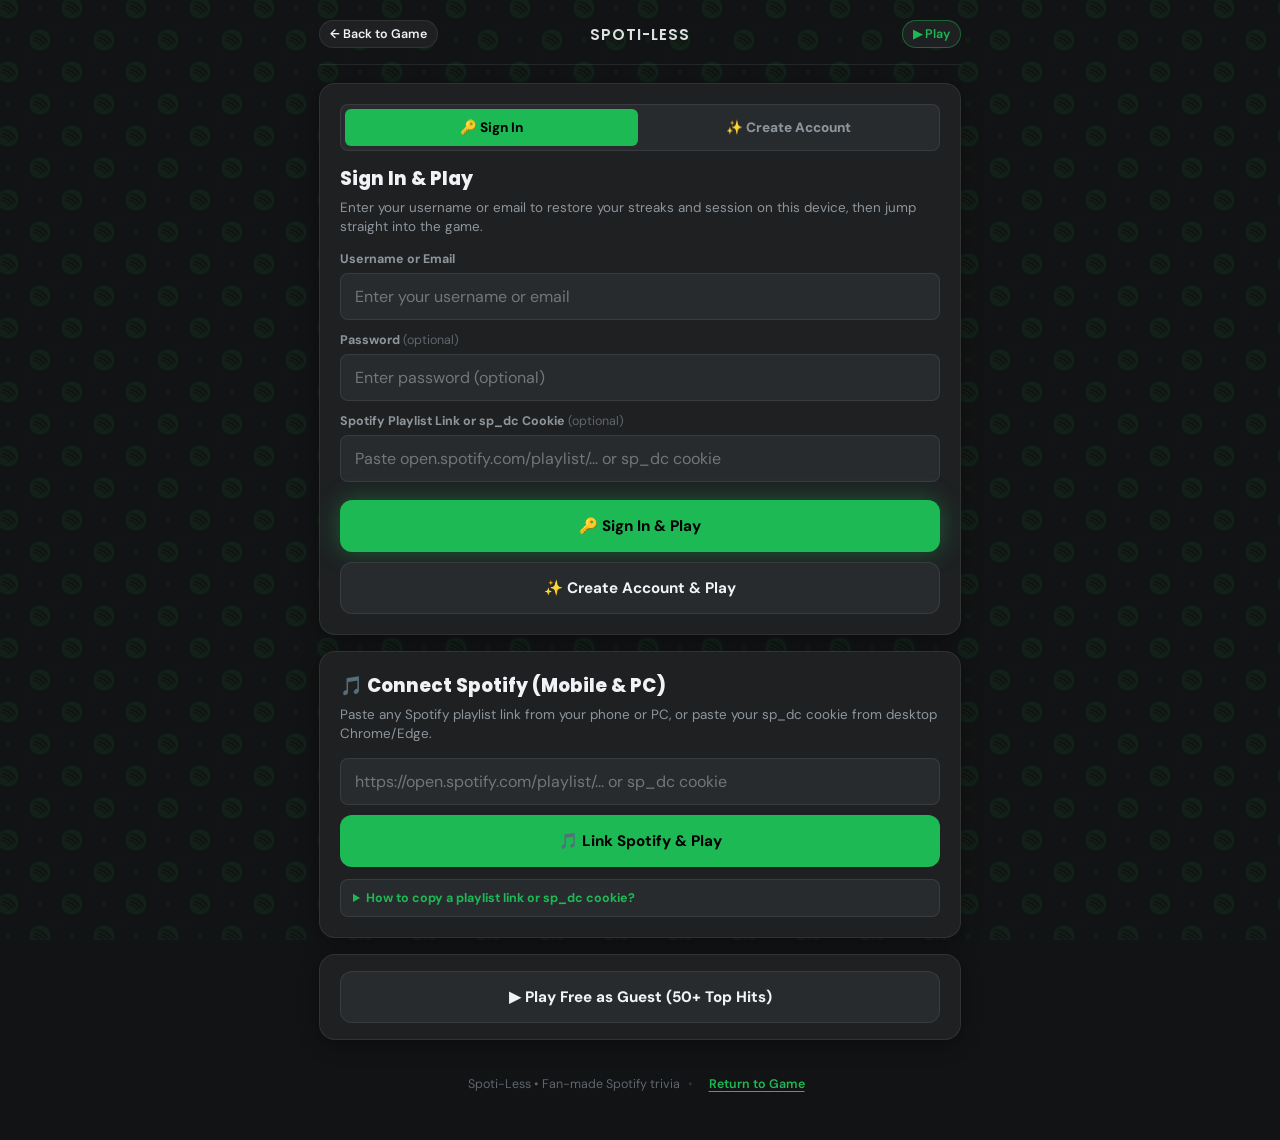
==== static/login.html @ 9ca17cbf "feat(auth): add standalone login.html page (/login) and remove blocking startup modal (v1.4.3)" ====
<!DOCTYPE html>
<!--
   ⚠️ HEY AI AGENT! Editing this markup?
   1. Stop! Read spotiless_context.md & rules first!
   2. Strict Fast-Path Budget: Capped at 1–2 tool calls total (Read -> Edit -> Done).
   3. DO NOT wander or do incremental reads. Make direct edits cleanly.
-->
<html lang="en">
<head>
    <meta charset="UTF-8">
    <meta name="viewport" content="width=device-width, initial-scale=1.0">
    <meta http-equiv="Cache-Control" content="no-cache, no-store, must-revalidate">
    <meta http-equiv="Pragma" content="no-cache">
    <meta http-equiv="Expires" content="0">
    <title>Sign In &amp; Connect Spotify — Spoti-Less</title>
    <script>
        (function() {
            try {
                if (localStorage.getItem("spotiless_theme") === "light") {
                    document.documentElement.classList.add("light-theme");
                }
            } catch (e) {}
        })();
    </script>
    <link rel="stylesheet" href="style.css?v=1.4.3">
    <link rel="preconnect" href="https://fonts.googleapis.com">
    <link rel="preconnect" href="https://fonts.gstatic.com" crossorigin>
    <link href="https://fonts.googleapis.com/css2?family=DM+Sans:ital,opsz,wght@0,9..40,400..800;1,9..40,400..800&family=Poppins:wght@600;700;800;900&display=swap" rel="stylesheet">
    <style>
        .login-page-stack {
            display: flex;
            flex-direction: column;
            gap: 16px;
            margin-top: 18px;
            width: 100%;
        }
        .login-card {
            background: var(--bg-surface);
            border: 1px solid var(--border-color);
            border-radius: var(--radius-lg);
            padding: 20px;
            box-shadow: var(--shadow-soft);
            text-align: left;
        }
        .login-card h2 {
            font-family: var(--font-heading);
            font-size: 1.15rem;
            font-weight: 800;
            margin: 0 0 6px 0;
        }
        .login-card .subtitle {
            font-size: 0.84rem;
            color: var(--color-text-muted);
            line-height: 1.45;
            margin: 0 0 14px 0;
        }
        .login-input {
            width: 100%;
            box-sizing: border-box;
            padding: 12px 14px;
            font-size: 16px;
            background: var(--bg-surface-elevated);
            border: 1px solid var(--border-color);
            color: var(--color-text);
            border-radius: var(--radius-sm);
            outline: none;
            user-select: text !important;
            -webkit-user-select: text !important;
        }
        .login-input:focus {
            border-color: var(--color-spotify);
            box-shadow: 0 0 0 2px rgba(29, 185, 84, 0.2);
        }
        .login-field-label {
            display: block;
            font-size: 0.78rem;
            font-weight: 700;
            margin-bottom: 6px;
            color: var(--color-text-muted);
        }
        .login-status-banner {
            padding: 10px 12px;
            border-radius: var(--radius-sm);
            font-size: 0.84rem;
            font-weight: 600;
            margin-bottom: 12px;
            line-height: 1.4;
        }
        .login-status-banner.error {
            background: rgba(226, 80, 80, 0.16);
            border: 1px solid rgba(226, 80, 80, 0.45);
            color: #ff8080;
        }
        .login-status-banner.success {
            background: rgba(29, 185, 84, 0.16);
            border: 1px solid rgba(29, 185, 84, 0.45);
            color: #1ed760;
        }
        .mode-switcher {
            display: flex;
            background: var(--bg-surface-elevated);
            padding: 4px;
            border-radius: var(--radius-sm);
            border: 1px solid var(--border-color);
            margin-bottom: 14px;
            gap: 4px;
        }
        .mode-switcher button {
            flex: 1;
            padding: 10px 12px;
            font-size: 0.85rem;
            font-weight: 800;
            border-radius: 6px;
            border: none;
            cursor: pointer;
            transition: all 0.15s ease;
        }
        .btn-row-stack {
            display: flex;
            flex-direction: column;
            gap: 10px;
            margin-top: 6px;
        }
        .profile-summary-row {
            display: flex;
            align-items: center;
            gap: 12px;
            margin-bottom: 14px;
        }
        .spotify-pill-badge {
            font-size: 0.74rem;
            padding: 3px 9px;
            border-radius: 9999px;
            font-weight: 800;
            display: inline-block;
        }
    </style>
</head>
<body class="dark-theme">
    <script>
        (function() {
            try {
                if (localStorage.getItem("spotiless_theme") === "light") {
                    document.body.classList.remove("dark-theme");
                    document.body.classList.add("light-theme");
                }
            } catch (e) {}
        })();
    </script>

    <div class="app-layout">
        <header class="navbar">
            <div class="nav-left">
                <a href="index.html" class="nav-pill" style="text-decoration: none;">
                    <span>&larr; Back to Game</span>
                </a>
            </div>
            <div class="nav-center">
                <h1 class="logo">SPOTI-LESS</h1>
            </div>
            <div class="nav-right">
                <a href="index.html" class="nav-pill" style="text-decoration: none; border-color: rgba(29,185,84,0.45); color: var(--color-spotify);">
                    <span>&#9654; Play</span>
                </a>
            </div>
        </header>

        <main class="login-page-stack">
            <!-- Signed-in Profile Card (shown when already logged in) -->
            <section id="login-connected-card" class="login-card hidden">
                <div class="profile-summary-row">
                    <img src="https://i.scdn.co/image/ab6775700000ee853df25b81110cd06e8f62f064" alt="Avatar" class="avatar-img" style="width: 48px; height: 48px; border-radius: 50%;">
                    <div style="flex: 1; min-width: 0;">
                        <div style="display: flex; align-items: center; justify-content: space-between; gap: 8px; flex-wrap: wrap;">
                            <h2 id="connected-username" style="margin: 0; word-break: break-word;">Player</h2>
                            <button type="button" id="btn-edit-username" class="btn btn-secondary btn-xs">&#9999;&#65039; Edit</button>
                        </div>
                        <div style="margin-top: 6px; display: flex; gap: 8px; align-items: center; flex-wrap: wrap;">
                            <span id="connected-spotify-pill" class="spotify-pill-badge" style="background: rgba(255, 107, 107, 0.2); color: #ff6b6b;">Not Linked</span>
                        </div>
                    </div>
                </div>

                <!-- Inline Edit Username Box -->
                <div id="edit-username-box" class="hidden" style="background: var(--bg-surface-elevated); padding: 12px; border-radius: var(--radius-sm); border: 1px solid var(--border-color); margin-bottom: 14px;">
                    <label class="login-field-label" for="input-edit-username">New Username</label>
                    <div style="display: flex; gap: 8px; flex-wrap: wrap;">
                        <input type="text" id="input-edit-username" class="login-input" style="flex: 1; min-width: 160px; padding: 9px 12px;" placeholder="Enter new username">
                        <button type="button" id="btn-save-username" class="btn btn-primary" style="height: 42px; padding: 0 16px;">Save</button>
                        <button type="button" id="btn-cancel-username" class="btn btn-secondary" style="height: 42px; padding: 0 14px;">Cancel</button>
                    </div>
                </div>

                <div class="btn-row-stack">
                    <a href="index.html" id="btn-continue-game" class="btn btn-primary btn-full btn-glow" style="text-decoration: none; font-weight: 800;">
                        &#9654; Continue to Game
                    </a>
                    <button type="button" id="btn-sign-out" class="btn btn-secondary btn-full btn-danger">
                        Sign Out / Switch Account
                    </button>
                </div>
            </section>

            <!-- Sign In / Create Account Card -->
            <section id="login-form-card" class="login-card">
                <div class="mode-switcher">
                    <button type="button" id="tab-signin" onclick="handleModeTab('signin')" style="background: var(--color-spotify); color: #000;">
                        &#128273; Sign In
                    </button>
                    <button type="button" id="tab-signup" onclick="handleModeTab('signup')" style="background: transparent; color: var(--color-text-muted);">
                        &#10024; Create Account
                    </button>
                </div>

                <h2 id="login-card-title">Sign In &amp; Play</h2>
                <p id="login-card-subtitle" class="subtitle">
                    Enter your username or email to restore your streaks and session on this device, then jump straight into the game.
                </p>

                <div id="login-status-msg" class="login-status-banner hidden"></div>

                <form id="standalone-login-form" onsubmit="return submitLoginForm(event);" novalidate style="display: flex; flex-direction: column; gap: 12px;">
                    <div>
                        <label class="login-field-label" for="login-username">Username or Email</label>
                        <input type="text" id="login-username" class="login-input" placeholder="Enter your username or email" autocomplete="username">
                    </div>

                    <div>
                        <label class="login-field-label" for="login-password">Password <span style="font-weight: 400; color: var(--color-text-subtle);">(optional)</span></label>
                        <input type="password" id="login-password" class="login-input" placeholder="Enter password (optional)" autocomplete="current-password">
                    </div>

                    <div>
                        <label class="login-field-label" for="login-spotify-input">Spotify Playlist Link or <code>sp_dc</code> Cookie <span style="font-weight: 400; color: var(--color-text-subtle);">(optional)</span></label>
                        <input type="text" id="login-spotify-input" class="login-input" placeholder="Paste open.spotify.com/playlist/... or sp_dc cookie">
                    </div>

                    <div class="btn-row-stack">
                        <button type="submit" id="btn-signin-play" class="btn btn-primary btn-full btn-glow" style="font-weight: 800;">
                            &#128273; Sign In &amp; Play
                        </button>
                        <button type="button" id="btn-create-play" class="btn btn-secondary btn-full" onclick="submitLoginForm(event, 'signup')" style="font-weight: 700;">
                            &#10024; Create Account &amp; Play
                        </button>
                    </div>
                </form>
            </section>

            <!-- Connect Spotify Card (Mobile & PC) -->
            <section id="spotify-connect-card" class="login-card">
                <h2>&#127925; Connect Spotify (Mobile &amp; PC)</h2>
                <p class="subtitle">
                    Paste any Spotify playlist link from your phone or PC, or paste your <code>sp_dc</code> cookie from desktop Chrome/Edge.
                </p>

                <div id="spotify-status-msg" class="login-status-banner hidden"></div>

                <div style="display: flex; flex-direction: column; gap: 10px;">
                    <input type="text" id="spotify-link-field" class="login-input" placeholder="https://open.spotify.com/playlist/... or sp_dc cookie">
                    <button type="button" id="btn-link-spotify-play" class="btn btn-primary btn-full" onclick="connectSpotifyAndPlay()" style="font-weight: 800;">
                        &#127925; Link Spotify &amp; Play
                    </button>
                    <button type="button" id="btn-unlink-spotify-page" class="btn btn-secondary btn-full hidden" onclick="unlinkSpotifyOnPage()" style="color: #ff6b6b;">
                        Unlink Spotify
                    </button>
                </div>

                <details style="margin-top: 12px; font-size: 0.78rem; color: var(--color-text-muted); background: var(--bg-surface-elevated); border-radius: var(--radius-sm); padding: 10px 12px; border: 1px solid var(--border-color);">
                    <summary style="cursor: pointer; font-weight: 700; color: var(--color-spotify);">How to copy a playlist link or sp_dc cookie?</summary>
                    <ol style="margin: 8px 0 0 18px; padding: 0; line-height: 1.55;">
                        <li><strong>Mobile &amp; PC (Playlist Link):</strong> Open Spotify &rarr; go to a playlist &rarr; tap <strong>Share &rarr; Copy Link</strong>, then paste it above. <em>(Note: Live personal Spotify streaming runs on the Desktop Native app; the Vercel web site plays Cloud Top Hits.)</em></li>
                        <li><strong>PC Desktop (<code>sp_dc</code> Cookie):</strong> Sign in at <a href="https://open.spotify.com" target="_blank" rel="noopener noreferrer" style="color: var(--color-spotify); text-decoration: underline;">open.spotify.com</a>, press <kbd>F12</kbd> &rarr; <strong>Application &gt; Cookies</strong> &rarr; copy <code>sp_dc</code>.</li>
                    </ol>
                </details>
            </section>

            <!-- Play Free as Guest -->
            <section class="login-card" style="padding: 16px 20px;">
                <button type="button" id="btn-guest-play" class="btn btn-secondary btn-full" onclick="playAsGuest()" style="font-weight: 800;">
                    &#9654; Play Free as Guest (50+ Top Hits)
                </button>
            </section>
        </main>

        <footer class="page-footnote">
            <span>Spoti-Less &bull; Fan-made Spotify trivia</span>
            <span class="footnote-sep">&bull;</span>
            <a href="index.html" class="footer-legal-link">Return to Game</a>
        </footer>
    </div>

    <div id="toast" class="toast hidden"></div>

    <script>
        (function() {
            let activeMode = "signin";

            function showBanner(elId, msg, isError) {
                const el = document.getElementById(elId);
                if (!el) return;
                el.textContent = msg;
                el.className = "login-status-banner " + (isError ? "error" : "success");
                el.classList.remove("hidden");
            }

            function showToast(msg) {
                const toast = document.getElementById("toast");
                if (!toast) return;
                toast.textContent = msg;
                toast.classList.remove("hidden");
                setTimeout(() => toast.classList.add("hidden"), 2500);
            }

            function getStoredAccount() {
                try {
                    const raw = localStorage.getItem("spotiless_account");
                    if (raw) {
                        const parsed = JSON.parse(raw);
                        if (parsed && (parsed.username || parsed.email || parsed.raw_input)) {
                            return parsed;
                        }
                    }
                } catch (e) {}
                const fallbackName = localStorage.getItem("spotiless_account_name") || localStorage.getItem("spotiless_username");
                const fallbackEmail = localStorage.getItem("spotiless_account_email") || "";
                if (fallbackName) {
                    return {
                        username: fallbackName.includes("@") ? fallbackName.split("@")[0].trim() : fallbackName,
                        email: fallbackEmail || (fallbackName.includes("@") ? fallbackName : ""),
                        raw_input: fallbackName
                    };
                }
                return null;
            }

            function getSpotifyCookie() {
                return localStorage.getItem("spotiless_sp_dc") || localStorage.getItem("sp_dc") || "";
            }

            function saveSpotifyInput(raw) {
                const trimmed = (raw || "").trim();
                if (!trimmed) return false;
                const playlistMatch = trimmed.match(/(?:open\.spotify\.com\/playlist\/|spotify:playlist:)([a-zA-Z0-9]+)/i);
                if (playlistMatch) {
                    localStorage.setItem("spotiless_linked_playlist", playlistMatch[1]);
                    return "playlist";
                }
                const cookieMatch = trimmed.match(/sp_dc=([a-zA-Z0-9_\-]+)/);
                const cookieVal = cookieMatch ? cookieMatch[1] : trimmed;
                localStorage.setItem("spotiless_sp_dc", cookieVal);
                localStorage.setItem("sp_dc", cookieVal);
                return "cookie";
            }

            function syncView() {
                const acc = getStoredAccount();
                const hasCookie = !!getSpotifyCookie();
                const linkedPlaylist = localStorage.getItem("spotiless_linked_playlist");

                const connectedCard = document.getElementById("login-connected-card");
                const formCard = document.getElementById("login-form-card");
                const nameEl = document.getElementById("connected-username");
                const pillEl = document.getElementById("connected-spotify-pill");
                const unlinkBtn = document.getElementById("btn-unlink-spotify-page");
                const userInput = document.getElementById("login-username");

                if (acc && acc.username) {
                    if (connectedCard) connectedCard.classList.remove("hidden");
                    if (formCard) formCard.classList.add("hidden");
                    if (nameEl) nameEl.textContent = acc.username;
                    if (userInput && !userInput.value) userInput.value = acc.raw_input || acc.email || acc.username;
                } else {
                    if (connectedCard) connectedCard.classList.add("hidden");
                    if (formCard) formCard.classList.remove("hidden");
                }

                if (pillEl) {
                    if (hasCookie) {
                        pillEl.textContent = "✓ Spotify Cookie Linked";
                        pillEl.style.background = "rgba(29, 185, 84, 0.2)";
                        pillEl.style.color = "#1ed760";
                    } else if (linkedPlaylist) {
                        pillEl.textContent = "✓ Playlist Saved";
                        pillEl.style.background = "rgba(29, 185, 84, 0.2)";
                        pillEl.style.color = "#1ed760";
                    } else {
                        pillEl.textContent = "Not Linked";
                        pillEl.style.background = "rgba(255, 107, 107, 0.2)";
                        pillEl.style.color = "#ff6b6b";
                    }
                }

                if (unlinkBtn) {
                    if (hasCookie || linkedPlaylist) unlinkBtn.classList.remove("hidden");
                    else unlinkBtn.classList.add("hidden");
                }
            }

            window.handleModeTab = function(mode) {
                const userInput = document.getElementById("login-username");
                const typed = (userInput ? userInput.value : "").trim();
                if (typed && mode === activeMode) {
                    window.submitLoginForm(null, mode);
                    return;
                }
                activeMode = mode === "signup" ? "signup" : "signin";
                const tabSignin = document.getElementById("tab-signin");
                const tabSignup = document.getElementById("tab-signup");
                const title = document.getElementById("login-card-title");
                if (tabSignin && tabSignup) {
                    if (activeMode === "signin") {
                        tabSignin.style.background = "var(--color-spotify)";
                        tabSignin.style.color = "#000";
                        tabSignup.style.background = "transparent";
                        tabSignup.style.color = "var(--color-text-muted)";
                        if (title) title.textContent = "Sign In & Play";
                    } else {
                        tabSignup.style.background = "var(--color-spotify)";
                        tabSignup.style.color = "#000";
                        tabSignin.style.background = "transparent";
                        tabSignin.style.color = "var(--color-text-muted)";
                        if (title) title.textContent = "Create Account & Play";
                    }
                }
            };

            window.submitLoginForm = function(e, forcedMode) {
                if (e && typeof e.preventDefault === "function") e.preventDefault();
                const userInput = document.getElementById("login-username");
                const passInput = document.getElementById("login-password");
                const spotifyInput = document.getElementById("login-spotify-input");
                const rawUser = (userInput ? userInput.value : "").trim();
                const passVal = (passInput ? passInput.value : "").trim();
                const spotifyVal = (spotifyInput ? spotifyInput.value : "").trim();

                if (!rawUser) {
                    showBanner("login-status-msg", "Please enter your username or email first.", true);
                    showToast("Please enter a username or email.");
                    if (userInput) userInput.focus();
                    return false;
                }

                let displayName = rawUser;
                let emailStr = "";
                if (rawUser.includes("@")) {
                    emailStr = rawUser;
                    displayName = rawUser.split("@")[0].trim() || rawUser;
                }

                const existing = getStoredAccount() || {};
                const acc = {
                    ...existing,
                    username: displayName,
                    email: emailStr || existing.email || "",
                    raw_input: rawUser,
                    logged_in_at: Date.now()
                };
                localStorage.setItem("spotiless_account", JSON.stringify(acc));
                localStorage.setItem("spotiless_account_name", rawUser);
                localStorage.setItem("spotiless_username", displayName);
                if (emailStr) localStorage.setItem("spotiless_account_email", emailStr);
                if (passVal) localStorage.setItem("spotiless_account_has_pass", "1");

                if (spotifyVal) {
                    saveSpotifyInput(spotifyVal);
                }

                const modeUsed = forcedMode || activeMode;
                const verb = modeUsed === "signup" ? "Account created" : "Signed in";
                showBanner("login-status-msg", `${verb} as ${displayName}! Opening game...`, false);
                showToast(`${verb} as ${displayName}!`);
                syncView();
                window.location.href = "index.html";
                return false;
            };

            window.connectSpotifyAndPlay = async function() {
                const field = document.getElementById("spotify-link-field");
                const raw = (field ? field.value : "").trim();
                if (!raw) {
                    showBanner("spotify-status-msg", "Paste a Spotify playlist link or your sp_dc cookie first.", true);
                    if (field) field.focus();
                    return;
                }

                const kind = saveSpotifyInput(raw);
                if (kind === "playlist") {
                    try {
                        const res = await fetch("/api/playlists/load_custom", {
                            method: "POST",
                            headers: { "Content-Type": "application/json" },
                            body: JSON.stringify({ url_or_id: raw })
                        });
                        if (res.ok) {
                            const data = await res.json();
                            if (data && data.success) {
                                window.location.href = "index.html";
                                return;
                            }
                        }
                    } catch (err) {}
                    showBanner("spotify-status-msg", "Spotify playlist saved! Opening game...", false);
                } else {
                    showBanner("spotify-status-msg", "Spotify cookie linked! Opening game...", false);
                }

                if (!getStoredAccount()) {
                    const fallback = { username: "Spotify Player", email: "", raw_input: "Spotify Player", logged_in_at: Date.now() };
                    localStorage.setItem("spotiless_account", JSON.stringify(fallback));
                    localStorage.setItem("spotiless_account_name", "Spotify Player");
                    localStorage.setItem("spotiless_username", "Spotify Player");
                }
                syncView();
                window.location.href = "index.html";
            };

            window.unlinkSpotifyOnPage = function() {
                localStorage.removeItem("spotiless_sp_dc");
                localStorage.removeItem("sp_dc");
                localStorage.removeItem("spotiless_linked_playlist");
                showBanner("spotify-status-msg", "Spotify connection removed.", false);
                syncView();
            };

            window.playAsGuest = function() {
                sessionStorage.setItem("spotiless_guest_session", "true");
                window.location.href = "index.html";
            };

            // Edit Username & Sign Out
            const btnEdit = document.getElementById("btn-edit-username");
            const editBox = document.getElementById("edit-username-box");
            const editInput = document.getElementById("input-edit-username");
            const btnSaveUser = document.getElementById("btn-save-username");
            const btnCancelUser = document.getElementById("btn-cancel-username");
            const btnSignOut = document.getElementById("btn-sign-out");

            if (btnEdit && editBox) {
                btnEdit.addEventListener("click", () => {
                    editBox.classList.remove("hidden");
                    const acc = getStoredAccount();
                    if (editInput) {
                        editInput.value = (acc && acc.username) || "";
                        editInput.focus();
                    }
                });
            }
            if (btnCancelUser && editBox) {
                btnCancelUser.addEventListener("click", () => editBox.classList.add("hidden"));
            }
            if (btnSaveUser && editInput) {
                btnSaveUser.addEventListener("click", () => {
                    const nextName = editInput.value.trim();
                    if (!nextName) return;
                    const acc = getStoredAccount() || {};
                    acc.username = nextName;
                    localStorage.setItem("spotiless_account", JSON.stringify(acc));
                    localStorage.setItem("spotiless_username", nextName);
                    localStorage.setItem("spotiless_account_name", nextName);
                    if (editBox) editBox.classList.add("hidden");
                    syncView();
                    showToast(`Username updated to ${nextName}!`);
                });
            }
            if (btnSignOut) {
                btnSignOut.addEventListener("click", async () => {
                    localStorage.removeItem("spotiless_account");
                    localStorage.removeItem("spotiless_account_name");
                    localStorage.removeItem("spotiless_account_email");
                    localStorage.removeItem("spotiless_username");
                    localStorage.removeItem("spotiless_account_has_pass");
                    localStorage.removeItem("spotiless_sp_dc");
                    localStorage.removeItem("sp_dc");
                    localStorage.removeItem("spotiless_linked_playlist");
                    sessionStorage.removeItem("spotiless_guest_session");
                    try { await fetch("/api/auth/logout", { method: "POST" }); } catch (e) {}
                    syncView();
                    showToast("Signed out.");
                });
            }

            syncView();
        })();
    </script>
</body>
</html>
---- static/style.css ----
/* -------------------------------------------------------------
   ⚠️ HEY AI AGENT! Editing this stylesheet?
   1. Stop! Read spotiless_context.md & rules first!
   2. Strict Fast-Path Budget: Capped at 1–2 tool calls total (Read -> Edit -> Done).
   3. DO NOT wander or do incremental 60-line reads. Go directly to your target selector.
   4. Centering & Layout architecture is defined at html, body, and .app-layout.
   Songless — Spotify Edition Stylesheet
   Inspired by Lessgames (Songless) & Spotify Dark Modern Aesthetic
---------------------------------------------------------------- */

:root, body.dark-theme {
    --bg-main: #121314;
    --bg-surface: #1e2022;
    --bg-surface-elevated: #282b2e;
    --bg-tile: #2a2e30;
    --bg-tile-hover: #35393c;
    
    --color-text: #f0f2f5;
    --color-text-muted: #8e969d;
    --color-text-subtle: #5f666d;
    --border-color: rgba(255, 255, 255, 0.08);
    --border-highlight: rgba(255, 255, 255, 0.18);
    
    --color-spotify: #1db954;
    --color-spotify-hover: #1ed760;
    --color-correct: #55b725;
    --color-incorrect: #e25050;
    --color-skipped: #737c85;
    --color-accent: #3a8dca;

    --font-heading: 'Poppins', sans-serif;
    --font-body: 'DM Sans', -apple-system, BlinkMacSystemFont, 'Segoe UI', Roboto, sans-serif;
    
    --radius-sm: 8px;
    --radius-md: 12px;
    --radius-lg: 16px;
    --radius-full: 9999px;

    --shadow-soft: 0 4px 20px rgba(0, 0, 0, 0.35);
    --shadow-card: 0 8px 32px rgba(0, 0, 0, 0.5);
    --modal-backdrop: rgba(0, 0, 0, 0.75);
    --visualizer-bg: rgba(0, 0, 0, 0.25);
    --spotify-pattern-opacity: 0.08;
    --spotify-wave-opacity: 0.35;
}

body.light-theme {
    --bg-main: #f5f7f9;
    --bg-surface: #ffffff;
    --bg-surface-elevated: #ebf0f4;
    --bg-tile: #e1e6ec;
    --bg-tile-hover: #d2d9e1;
    
    --color-text: #14171a;
    --color-text-muted: #56616d;
    --color-text-subtle: #828e9c;
    --border-color: rgba(0, 0, 0, 0.09);
    --border-highlight: rgba(0, 0, 0, 0.18);
    
    --color-spotify: #1db954;
    --color-spotify-hover: #169c46;
    --color-correct: #2e9e19;
    --color-incorrect: #d93838;
    --color-skipped: #7e8893;
    --color-accent: #1a73e8;

    --shadow-soft: 0 4px 18px rgba(0, 0, 0, 0.06);
    --shadow-card: 0 12px 36px rgba(0, 0, 0, 0.12);
    --modal-backdrop: rgba(15, 20, 25, 0.55);
    --visualizer-bg: rgba(0, 0, 0, 0.04);
    --spotify-pattern-opacity: 0.06;
    --spotify-wave-opacity: 0.25;
}

* {
    box-sizing: border-box;
    margin: 0;
    padding: 0;
    font-family: inherit;
    -webkit-tap-highlight-color: transparent;
}

html {
    width: 100%;
    min-height: 100%;
}

body {
    position: relative;
    background-color: var(--bg-main);
    background-image: none !important;
    color: var(--color-text);
    font-family: var(--font-body);
    width: 100%;
    min-height: 100vh;
    margin: 0;
    padding: 0;
    display: flex;
    flex-direction: column;
    align-items: center;
    justify-content: flex-start;
    overflow-x: hidden;
    user-select: none;
    transition: background-color 0.25s ease, color 0.25s ease;
}

/* Ensure no intrusive cursor dots or standalone dot followers appear */
#cursor-dot, .cursor-dot, #mouse-dot, .mouse-dot, #cursor-follower, .cursor-follower, #custom-cursor, .custom-cursor, .cursor-trail, #bg-magnifier {
    display: none !important;
    opacity: 0 !important;
    pointer-events: none !important;
    visibility: hidden !important;
}

html, body {
    cursor: auto !important;
}

/* Background floating Spotify logo & bubble pattern moving down and to the right */
body::before {
    content: "";
    position: fixed;
    top: -40px;
    left: -40px;
    width: calc(100% + 80px);
    height: calc(100% + 80px);
    pointer-events: none;
    z-index: 0;
    background-image: url("data:image/svg+xml,%3Csvg xmlns='http://www.w3.org/2000/svg' width='64' height='64' viewBox='0 0 64 64'%3E%3Cpath fill='%231db954' transform='translate(5.2, 5.2) scale(0.9) rotate(28, 12, 12)' d='M12 0C5.373 0 0 5.373 0 12s5.373 12 12 12 12-5.373 12-12S18.627 0 12 0zm5.521 17.34c-.24.359-.66.48-1.021.24-2.82-1.74-6.36-2.101-10.561-1.141-.418.122-.779-.179-.899-.539-.12-.421.18-.78.54-.9 4.56-1.021 8.52-.6 11.64 1.32.42.18.48.66.301 1.02zm1.44-3.3c-.301.42-.841.6-1.262.3-3.239-1.98-8.159-2.58-11.939-1.38-.479.12-1.02-.12-1.14-.6-.12-.48.12-1.021.6-1.141C9.6 9.9 15 10.561 18.72 12.84c.361.181.54.78.241 1.2zm.12-3.36C15.24 8.4 8.82 8.16 5.16 9.301c-.6.179-1.2-.181-1.38-.721-.18-.601.18-1.2.72-1.381 4.26-1.26 11.28-1.02 15.721 1.621.539.3.719 1.02.419 1.56-.299.421-1.02.599-1.559.3z'/%3E%3Cpath fill='%231db954' transform='translate(37.2, 37.2) scale(0.9) rotate(28, 12, 12)' d='M12 0C5.373 0 0 5.373 0 12s5.373 12 12 12 12-5.373 12-12S18.627 0 12 0zm5.521 17.34c-.24.359-.66.48-1.021.24-2.82-1.74-6.36-2.101-10.561-1.141-.418.122-.779-.179-.899-.539-.12-.421.18-.78.54-.9 4.56-1.021 8.52-.6 11.64 1.32.42.18.48.66.301 1.02zm1.44-3.3c-.301.42-.841.6-1.262.3-3.239-1.98-8.159-2.58-11.939-1.38-.479.12-1.02-.12-1.14-.6-.12-.48.12-1.021.6-1.141C9.6 9.9 15 10.561 18.72 12.84c.361.181.54.78.241 1.2zm.12-3.36C15.24 8.4 8.82 8.16 5.16 9.301c-.6.179-1.2-.181-1.38-.721-.18-.601.18-1.2.72-1.381 4.26-1.26 11.28-1.02 15.721 1.621.539.3.719 1.02.419 1.56-.299.421-1.02.599-1.559.3z'/%3E%3Ccircle cx='48' cy='16' r='3.2' fill='%231db954' opacity='0.7'/%3E%3Ccircle cx='16' cy='48' r='2.5' fill='%231db954' opacity='0.7'/%3E%3Ccircle cx='32' cy='2' r='1.5' fill='%231db954' opacity='0.5'/%3E%3Ccircle cx='2' cy='32' r='1.5' fill='%231db954' opacity='0.5'/%3E%3C/svg%3E");
    background-repeat: repeat;
    background-size: 64px 64px;
    opacity: var(--spotify-pattern-opacity, 0.08);
    transform: none;
    animation: spotifyPatternFloat 22s linear infinite;
    will-change: background-position;
}

/* Traveling Crowd Wave: physically pulses larger, vibrant logos across the screen down and to the right */
body::after {
    content: "";
    position: fixed;
    top: -40px;
    left: -40px;
    width: calc(100% + 80px);
    height: calc(100% + 80px);
    pointer-events: none;
    z-index: 0;
    background-image: url("data:image/svg+xml,%3Csvg xmlns='http://www.w3.org/2000/svg' width='64' height='64' viewBox='0 0 64 64'%3E%3Cpath fill='%231ed760' transform='translate(3.52, 3.52) scale(1.04) rotate(28, 12, 12)' d='M12 0C5.373 0 0 5.373 0 12s5.373 12 12 12 12-5.373 12-12S18.627 0 12 0zm5.521 17.34c-.24.359-.66.48-1.021.24-2.82-1.74-6.36-2.101-10.561-1.141-.418.122-.779-.179-.899-.539-.12-.421.18-.78.54-.9 4.56-1.021 8.52-.6 11.64 1.32.42.18.48.66.301 1.02zm1.44-3.3c-.301.42-.841.6-1.262.3-3.239-1.98-8.159-2.58-11.939-1.38-.479.12-1.02-.12-1.14-.6-.12-.48.12-1.021.6-1.141C9.6 9.9 15 10.561 18.72 12.84c.361.181.54.78.241 1.2zm.12-3.36C15.24 8.4 8.82 8.16 5.16 9.301c-.6.179-1.2-.181-1.38-.721-.18-.601.18-1.2.72-1.381 4.26-1.26 11.28-1.02 15.721 1.621.539.3.719 1.02.419 1.56-.299.421-1.02.599-1.559.3z'/%3E%3Cpath fill='%231ed760' transform='translate(35.52, 35.52) scale(1.04) rotate(28, 12, 12)' d='M12 0C5.373 0 0 5.373 0 12s5.373 12 12 12 12-5.373 12-12S18.627 0 12 0zm5.521 17.34c-.24.359-.66.48-1.021.24-2.82-1.74-6.36-2.101-10.561-1.141-.418.122-.779-.179-.899-.539-.12-.421.18-.78.54-.9 4.56-1.021 8.52-.6 11.64 1.32.42.18.48.66.301 1.02zm1.44-3.3c-.301.42-.841.6-1.262.3-3.239-1.98-8.159-2.58-11.939-1.38-.479.12-1.02-.12-1.14-.6-.12-.48.12-1.021.6-1.141C9.6 9.9 15 10.561 18.72 12.84c.361.181.54.78.241 1.2zm.12-3.36C15.24 8.4 8.82 8.16 5.16 9.301c-.6.179-1.2-.181-1.38-.721-.18-.601.18-1.2.72-1.381 4.26-1.26 11.28-1.02 15.721 1.621.539.3.719 1.02.419 1.56-.299.421-1.02.599-1.559.3z'/%3E%3Ccircle cx='48' cy='16' r='3.6' fill='%231ed760' opacity='0.85'/%3E%3Ccircle cx='16' cy='48' r='2.9' fill='%231ed760' opacity='0.85'/%3E%3Ccircle cx='32' cy='2' r='1.7' fill='%231ed760' opacity='0.65'/%3E%3Ccircle cx='2' cy='32' r='1.7' fill='%231ed760' opacity='0.65'/%3E%3C/svg%3E");
    background-repeat: repeat;
    background-size: 64px 64px;
    opacity: var(--spotify-wave-opacity, 0.35);
    transform: none;
    -webkit-mask-image: linear-gradient(135deg, transparent 0%, transparent 34%, rgba(0, 0, 0, 0.45) 43%, #000 50%, rgba(0, 0, 0, 0.45) 57%, transparent 66%, transparent 100%);
    mask-image: linear-gradient(135deg, transparent 0%, transparent 34%, rgba(0, 0, 0, 0.45) 43%, #000 50%, rgba(0, 0, 0, 0.45) 57%, transparent 66%, transparent 100%);
    -webkit-mask-size: 350% 350%;
    mask-size: 350% 350%;
    -webkit-mask-repeat: no-repeat;
    mask-repeat: no-repeat;
    animation: spotifyPatternFloat 22s linear infinite, spotifyCrowdWave 6.5s linear infinite;
    will-change: background-position, mask-position;
}

/* Background floating Spotify logo & bubble pattern moving down and to the right */
body::before {
    content: "";
    position: fixed;
    top: -40px;
    left: -40px;
    width: calc(100% + 80px);
    height: calc(100% + 80px);
    pointer-events: none;
    z-index: 0;
    background-image: url("data:image/svg+xml,%3Csvg xmlns='http://www.w3.org/2000/svg' width='64' height='64' viewBox='0 0 64 64'%3E%3Cpath fill='%231db954' transform='translate(5.2, 5.2) scale(0.9) rotate(28, 12, 12)' d='M12 0C5.373 0 0 5.373 0 12s5.373 12 12 12 12-5.373 12-12S18.627 0 12 0zm5.521 17.34c-.24.359-.66.48-1.021.24-2.82-1.74-6.36-2.101-10.561-1.141-.418.122-.779-.179-.899-.539-.12-.421.18-.78.54-.9 4.56-1.021 8.52-.6 11.64 1.32.42.18.48.66.301 1.02zm1.44-3.3c-.301.42-.841.6-1.262.3-3.239-1.98-8.159-2.58-11.939-1.38-.479.12-1.02-.12-1.14-.6-.12-.48.12-1.021.6-1.141C9.6 9.9 15 10.561 18.72 12.84c.361.181.54.78.241 1.2zm.12-3.36C15.24 8.4 8.82 8.16 5.16 9.301c-.6.179-1.2-.181-1.38-.721-.18-.601.18-1.2.72-1.381 4.26-1.26 11.28-1.02 15.721 1.621.539.3.719 1.02.419 1.56-.299.421-1.02.599-1.559.3z'/%3E%3Cpath fill='%231db954' transform='translate(37.2, 37.2) scale(0.9) rotate(28, 12, 12)' d='M12 0C5.373 0 0 5.373 0 12s5.373 12 12 12 12-5.373 12-12S18.627 0 12 0zm5.521 17.34c-.24.359-.66.48-1.021.24-2.82-1.74-6.36-2.101-10.561-1.141-.418.122-.779-.179-.899-.539-.12-.421.18-.78.54-.9 4.56-1.021 8.52-.6 11.64 1.32.42.18.48.66.301 1.02zm1.44-3.3c-.301.42-.841.6-1.262.3-3.239-1.98-8.159-2.58-11.939-1.38-.479.12-1.02-.12-1.14-.6-.12-.48.12-1.021.6-1.141C9.6 9.9 15 10.561 18.72 12.84c.361.181.54.78.241 1.2zm.12-3.36C15.24 8.4 8.82 8.16 5.16 9.301c-.6.179-1.2-.181-1.38-.721-.18-.601.18-1.2.72-1.381 4.26-1.26 11.28-1.02 15.721 1.621.539.3.719 1.02.419 1.56-.299.421-1.02.599-1.559.3z'/%3E%3Ccircle cx='48' cy='16' r='3.2' fill='%231db954' opacity='0.7'/%3E%3Ccircle cx='16' cy='48' r='2.5' fill='%231db954' opacity='0.7'/%3E%3Ccircle cx='32' cy='2' r='1.5' fill='%231db954' opacity='0.5'/%3E%3Ccircle cx='2' cy='32' r='1.5' fill='%231db954' opacity='0.5'/%3E%3C/svg%3E");
    background-repeat: repeat;
    background-size: 64px 64px;
    opacity: var(--spotify-pattern-opacity, 0.08);
    transform: translate3d(var(--mouse-offset-x, 0px), var(--mouse-offset-y, 0px), 0);
    transition: transform 0.18s cubic-bezier(0.2, 0, 0.2, 1);
    animation: spotifyPatternFloat 22s linear infinite;
    will-change: background-position, transform;
}

/* Traveling Crowd Wave: physically pulses larger, vibrant logos across the screen down and to the right */
body::after {
    content: "";
    position: fixed;
    top: -40px;
    left: -40px;
    width: calc(100% + 80px);
    height: calc(100% + 80px);
    pointer-events: none;
    z-index: 0;
    background-image: url("data:image/svg+xml,%3Csvg xmlns='http://www.w3.org/2000/svg' width='64' height='64' viewBox='0 0 64 64'%3E%3Cpath fill='%231ed760' transform='translate(3.52, 3.52) scale(1.04) rotate(28, 12, 12)' d='M12 0C5.373 0 0 5.373 0 12s5.373 12 12 12 12-5.373 12-12S18.627 0 12 0zm5.521 17.34c-.24.359-.66.48-1.021.24-2.82-1.74-6.36-2.101-10.561-1.141-.418.122-.779-.179-.899-.539-.12-.421.18-.78.54-.9 4.56-1.021 8.52-.6 11.64 1.32.42.18.48.66.301 1.02zm1.44-3.3c-.301.42-.841.6-1.262.3-3.239-1.98-8.159-2.58-11.939-1.38-.479.12-1.02-.12-1.14-.6-.12-.48.12-1.021.6-1.141C9.6 9.9 15 10.561 18.72 12.84c.361.181.54.78.241 1.2zm.12-3.36C15.24 8.4 8.82 8.16 5.16 9.301c-.6.179-1.2-.181-1.38-.721-.18-.601.18-1.2.72-1.381 4.26-1.26 11.28-1.02 15.721 1.621.539.3.719 1.02.419 1.56-.299.421-1.02.599-1.559.3z'/%3E%3Cpath fill='%231ed760' transform='translate(35.52, 35.52) scale(1.04) rotate(28, 12, 12)' d='M12 0C5.373 0 0 5.373 0 12s5.373 12 12 12 12-5.373 12-12S18.627 0 12 0zm5.521 17.34c-.24.359-.66.48-1.021.24-2.82-1.74-6.36-2.101-10.561-1.141-.418.122-.779-.179-.899-.539-.12-.421.18-.78.54-.9 4.56-1.021 8.52-.6 11.64 1.32.42.18.48.66.301 1.02zm1.44-3.3c-.301.42-.841.6-1.262.3-3.239-1.98-8.159-2.58-11.939-1.38-.479.12-1.02-.12-1.14-.6-.12-.48.12-1.021.6-1.141C9.6 9.9 15 10.561 18.72 12.84c.361.181.54.78.241 1.2zm.12-3.36C15.24 8.4 8.82 8.16 5.16 9.301c-.6.179-1.2-.181-1.38-.721-.18-.601.18-1.2.72-1.381 4.26-1.26 11.28-1.02 15.721 1.621.539.3.719 1.02.419 1.56-.299.421-1.02.599-1.559.3z'/%3E%3Ccircle cx='48' cy='16' r='3.6' fill='%231ed760' opacity='0.85'/%3E%3Ccircle cx='16' cy='48' r='2.9' fill='%231ed760' opacity='0.85'/%3E%3Ccircle cx='32' cy='2' r='1.7' fill='%231ed760' opacity='0.65'/%3E%3Ccircle cx='2' cy='32' r='1.7' fill='%231ed760' opacity='0.65'/%3E%3C/svg%3E");
    background-repeat: repeat;
    background-size: 64px 64px;
    opacity: var(--spotify-wave-opacity, 0.35);
    transform: translate3d(var(--mouse-wave-x, 0px), var(--mouse-wave-y, 0px), 0);
    transition: transform 0.22s cubic-bezier(0.2, 0, 0.2, 1);
    -webkit-mask-image: linear-gradient(135deg, transparent 0%, transparent 34%, rgba(0, 0, 0, 0.45) 43%, #000 50%, rgba(0, 0, 0, 0.45) 57%, transparent 66%, transparent 100%);
    mask-image: linear-gradient(135deg, transparent 0%, transparent 34%, rgba(0, 0, 0, 0.45) 43%, #000 50%, rgba(0, 0, 0, 0.45) 57%, transparent 66%, transparent 100%);
    -webkit-mask-size: 350% 350%;
    mask-size: 350% 350%;
    -webkit-mask-repeat: no-repeat;
    mask-repeat: no-repeat;
    animation: spotifyPatternFloat 22s linear infinite, spotifyCrowdWave 6.5s linear infinite;
    will-change: background-position, mask-position, transform;
}

@keyframes spotifyPatternFloat {
    0% {
        background-position: 0 0;
    }
    100% {
        background-position: 64px 64px;
    }
}

@keyframes spotifyCrowdWave {
    0% {
        -webkit-mask-position: 95% 95%;
        mask-position: 95% 95%;
    }
    100% {
        -webkit-mask-position: 5% 5%;
        mask-position: 5% 5%;
    }
}

@media (prefers-reduced-motion: reduce) {
    body::before,
    body::after {
        animation: none;
    }
    body::after {
        display: none;
    }
}

.app-layout {
    position: relative;
    z-index: 1;
    width: 100%;
    max-width: 690px;
    margin-left: auto;
    margin-right: auto;
    min-height: 100vh;
    display: flex;
    flex-direction: column;
    padding: 20px 24px 28px;
    box-sizing: border-box;
}

/* ----------------- Top Navbar ----------------- */
.navbar {
    display: grid;
    grid-template-columns: minmax(0, 1fr) auto minmax(0, 1fr);
    align-items: center;
    padding-bottom: 16px;
    border-bottom: 1px solid var(--border-color);
    width: 100%;
    position: relative;
}

.nav-left {
    display: flex;
    align-items: center;
    gap: 8px;
    justify-self: start;
    min-width: 0;
    max-width: 100%;
}

.nav-center {
    display: flex;
    align-items: center;
    justify-content: center;
    justify-self: center;
    text-align: center;
    padding: 0 10px;
    white-space: nowrap;
}

.nav-right {
    display: flex;
    align-items: center;
    gap: 8px;
    justify-self: end;
    min-width: 0;
}

.logo {
    font-family: var(--font-heading);
    font-size: 0.95rem;
    font-weight: 600;
    letter-spacing: 0.06em;
    opacity: 0.92;
    display: flex;
    align-items: center;
    gap: 6px;
}

.badge-spotify {
    background: var(--color-spotify);
    color: #000;
    font-size: 0.65rem;
    font-weight: 800;
    padding: 2px 6px;
    border-radius: var(--radius-sm);
    letter-spacing: 0.05em;
}

.nav-pill {
    display: inline-flex;
    align-items: center;
    gap: 6px;
    background: var(--bg-surface);
    border: 1px solid var(--border-color);
    color: var(--color-text);
    padding: 5px 10px;
    border-radius: var(--radius-full);
    font-size: 0.78rem;
    font-weight: 600;
    cursor: pointer;
    transition: all 0.2s ease;
    max-width: 100%;
    min-width: 0;
}

#active-pool-label {
    max-width: 130px;
    overflow: hidden;
    text-overflow: ellipsis;
    white-space: nowrap;
    display: inline-block;
    vertical-align: middle;
}

.nav-pill:hover {
    background: var(--bg-surface-elevated);
    border-color: var(--border-highlight);
}

.pill-dot {
    width: 8px;
    height: 8px;
    border-radius: 50%;
    background: var(--color-spotify);
}

.streak-pill {
    display: flex;
    align-items: center;
    gap: 4px;
    background: var(--bg-surface);
    border: 1px solid var(--border-color);
    padding: 6px 10px;
    border-radius: var(--radius-full);
    font-weight: 700;
    font-size: 0.82rem;
}

.nav-counter-pill {
    display: inline-flex;
    align-items: center;
    background: rgba(29, 185, 84, 0.16);
    color: var(--color-spotify);
    border: 1px solid rgba(29, 185, 84, 0.35);
    padding: 2px 7px;
    border-radius: var(--radius-full);
    font-size: 0.72rem;
    font-weight: 800;
    letter-spacing: 0.02em;
    margin-left: 2px;
}

.dot-connected {
    width: 8px;
    height: 8px;
    border-radius: 50%;
    background: var(--color-spotify);
    box-shadow: 0 0 6px var(--color-spotify);
}

.dot-disconnected {
    width: 8px;
    height: 8px;
    border-radius: 50%;
    background: var(--color-text-subtle);
}

.icon-button {
    background: var(--bg-surface);
    border: 1px solid var(--border-color);
    color: var(--color-text-muted);
    border-radius: var(--radius-full);
    width: 34px;
    height: 34px;
    display: flex;
    align-items: center;
    justify-content: center;
    cursor: pointer;
    transition: all 0.2s;
}

.icon-button:hover {
    color: var(--color-text);
    border-color: var(--border-highlight);
}

/* ----------------- Game Stage ----------------- */
.game-container {
    flex: 1;
    display: flex;
    flex-direction: column;
    gap: 18px;
    margin-top: 16px;
}

/* ----------------- Game Progress & Playlist Counter ----------------- */
.game-progress-card {
    background: var(--bg-surface);
    border: 1px solid var(--border-color);
    border-radius: var(--radius-md);
    padding: 7px 12px;
    display: flex;
    flex-direction: column;
    gap: 6px;
    box-shadow: 0 2px 8px rgba(0, 0, 0, 0.15);
    transition: all 0.25s ease;
}

.game-progress-header {
    display: flex;
    align-items: center;
    justify-content: space-between;
    gap: 8px;
    flex-wrap: nowrap;
}

.progress-left {
    display: flex;
    align-items: center;
    gap: 8px;
    min-width: 0;
    flex: 1;
}

.game-counter-badge {
    display: inline-flex;
    align-items: center;
    gap: 5px;
    background: var(--bg-surface-elevated);
    border: 1px solid var(--border-highlight);
    padding: 2px 8px;
    border-radius: var(--radius-full);
    font-size: 0.75rem;
    font-weight: 700;
    white-space: nowrap;
    flex-shrink: 0;
}

.game-counter-badge .counter-icon {
    font-size: 0.82rem;
}

.game-counter-badge strong {
    color: var(--color-spotify);
    font-size: 0.82rem;
    font-weight: 800;
}

.progress-playlist-name {
    font-size: 0.75rem;
    color: var(--color-text-muted);
    font-weight: 600;
    white-space: nowrap;
    overflow: hidden;
    text-overflow: ellipsis;
    max-width: 200px;
}

.progress-right {
    display: flex;
    align-items: center;
    gap: 6px;
    flex-shrink: 0;
}

.progress-score-pill {
    font-size: 0.72rem;
    font-weight: 700;
    color: var(--color-text-muted);
    background: var(--bg-surface-elevated);
    border: 1px solid var(--border-color);
    padding: 2px 7px;
    border-radius: var(--radius-full);
    white-space: nowrap;
}

.progress-pct-badge {
    font-size: 0.74rem;
    font-weight: 800;
    color: var(--color-spotify);
    min-width: 32px;
    text-align: right;
}

.game-progress-track {
    width: 100%;
    height: 4px;
    background: var(--bg-tile);
    border-radius: var(--radius-full);
    overflow: hidden;
}

.game-progress-fill {
    height: 100%;
    background: linear-gradient(90deg, #1db954 0%, #1ed760 100%);
    border-radius: var(--radius-full);
    transition: width 0.35s cubic-bezier(0.16, 1, 0.3, 1);
    box-shadow: 0 0 8px rgba(30, 215, 96, 0.35);
}

/* Player Card */
.player-card {
    background: var(--bg-surface);
    border: 1px solid var(--border-color);
    border-radius: var(--radius-lg);
    padding: 20px 22px;
    display: flex;
    flex-direction: column;
    gap: 16px;
    box-shadow: var(--shadow-soft);
}

.visualizer-container {
    width: 100%;
    height: 52px;
    border-radius: var(--radius-sm);
    background: var(--visualizer-bg);
    overflow: hidden;
    display: flex;
    align-items: center;
    justify-content: center;
}

#waveform-canvas {
    width: 100%;
    height: 100%;
}

.player-controls {
    display: flex;
    align-items: center;
    justify-content: center;
    gap: 16px;
    position: relative;
}

.btn-circle-play {
    width: 64px;
    height: 64px;
    border-radius: 50%;
    background: var(--color-spotify);
    color: #000;
    border: none;
    cursor: pointer;
    display: flex;
    align-items: center;
    justify-content: center;
    transition: transform 0.15s cubic-bezier(0.34, 1.56, 0.64, 1), background 0.2s;
    box-shadow: 0 0 20px rgba(29, 185, 84, 0.35);
}

.btn-circle-play:hover {
    transform: scale(1.06);
    background: var(--color-spotify-hover);
}

.btn-circle-play:active {
    transform: scale(0.95);
}

.btn-circle-play.playing {
    background: #fff;
    color: #000;
    box-shadow: 0 0 24px rgba(255, 255, 255, 0.4);
}

body.light-theme .btn-circle-play.playing {
    background: #14171a;
    color: #fff;
    box-shadow: 0 0 20px rgba(0, 0, 0, 0.3);
}

.playback-info {
    position: absolute;
    right: 6px;
    font-size: 0.95rem;
    font-weight: 700;
}

#label-playback-time {
    color: var(--color-spotify);
    font-size: 1.1rem;
}

.label-playback-max {
    color: var(--color-text-subtle);
    font-size: 0.85rem;
}

/* Timeline Stepper */
.timeline-bar {
    display: grid;
    grid-template-columns: repeat(6, 1fr);
    gap: 7px;
    width: 100%;
}

.segment {
    position: relative;
    height: 32px;
    background: var(--bg-tile);
    border-radius: 6px;
    overflow: hidden;
    display: flex;
    align-items: center;
    justify-content: center;
    border: 1px solid var(--border-color);
    transition: all 0.25s ease;
}

.segment .seg-label {
    position: relative;
    z-index: 2;
    font-size: 0.65rem;
    font-weight: 700;
    color: var(--color-text-subtle);
}

.segment.unlocked {
    background: var(--bg-surface-elevated);
    border-color: var(--border-highlight);
}

.segment.unlocked .seg-label {
    color: var(--color-text);
}

.segment.current-target {
    border-color: var(--color-spotify);
    box-shadow: inset 0 0 0 1px var(--color-spotify);
}

.segment .fill {
    position: absolute;
    left: 0;
    top: 0;
    bottom: 0;
    width: 0%;
    background: var(--color-spotify);
    z-index: 1;
    transition: width 0.05s linear;
}

/* ----------------- Guess Slots ----------------- */
.guesses-list {
    display: flex;
    flex-direction: column;
    gap: 10px;
}

.guess-row {
    height: 54px;
    background: var(--bg-surface);
    border: 1px solid var(--border-color);
    border-radius: var(--radius-md);
    display: flex;
    align-items: center;
    padding: 0 16px;
    gap: 14px;
    font-size: 0.95rem;
    font-weight: 600;
    transition: all 0.2s ease;
    box-shadow: var(--shadow-soft);
}

.guess-row .row-num {
    font-size: 0.75rem;
    font-weight: 700;
    color: var(--color-text-subtle);
    width: 16px;
}

.guess-row.skipped {
    background: var(--bg-surface-elevated);
    border-color: var(--border-color);
    color: var(--color-skipped);
}

.guess-row.wrong {
    background: rgba(226, 80, 80, 0.12);
    border-color: rgba(226, 80, 80, 0.35);
    color: #ff7676;
}

body.light-theme .guess-row.wrong {
    background: rgba(220, 53, 69, 0.1);
    border-color: rgba(220, 53, 69, 0.35);
    color: #c82333;
}

.guess-row.correct {
    background: rgba(85, 183, 37, 0.15);
    border-color: rgba(85, 183, 37, 0.45);
    color: #6ef137;
}

body.light-theme .guess-row.correct {
    background: rgba(46, 158, 25, 0.12);
    border-color: rgba(46, 158, 25, 0.4);
    color: #218838;
}

/* ----------------- Action Dock & Search ----------------- */
.action-dock {
    margin-top: auto;
    display: flex;
    flex-direction: column;
    gap: 12px;
    padding-top: 14px;
}

.search-box-wrapper {
    position: relative;
    width: 100%;
}

.search-box-wrapper .search-icon {
    position: absolute;
    left: 14px;
    top: 50%;
    transform: translateY(-50%);
    color: var(--color-text-subtle);
}

.search-box-wrapper input {
    width: 100%;
    height: 54px;
    background: var(--bg-surface);
    border: 1px solid var(--border-color);
    border-radius: var(--radius-md);
    padding: 0 42px 0 44px;
    color: var(--color-text);
    font-size: 0.95rem;
    font-weight: 600;
    outline: none;
    transition: border-color 0.2s, box-shadow 0.2s;
}

.search-box-wrapper input:focus {
    border-color: var(--color-spotify);
    box-shadow: 0 0 0 2px rgba(29, 185, 84, 0.2);
}

.clear-btn {
    position: absolute;
    right: 14px;
    top: 50%;
    transform: translateY(-50%);
    background: none;
    border: none;
    color: var(--color-text-subtle);
    font-size: 1.3rem;
    cursor: pointer;
}

/* Autocomplete Dropdown */
.autocomplete-dropdown {
    position: absolute;
    bottom: 58px;
    left: 0;
    right: 0;
    background: var(--bg-surface-elevated);
    border: 1px solid var(--border-highlight);
    border-radius: var(--radius-md);
    max-height: 280px;
    overflow-y: auto;
    z-index: 100;
    box-shadow: var(--shadow-card);
}

.autocomplete-item {
    display: flex;
    align-items: center;
    gap: 12px;
    padding: 10px 14px;
    cursor: pointer;
    border-bottom: 1px solid var(--border-color);
    transition: background 0.15s;
}

.autocomplete-item:hover, .autocomplete-item.focused {
    background: var(--bg-tile-hover);
}

.autocomplete-item img {
    width: 38px;
    height: 38px;
    border-radius: 4px;
    object-fit: cover;
    background: #000;
}

.autocomplete-item .track-text {
    flex: 1;
    overflow: hidden;
}

.autocomplete-item .track-title {
    font-size: 0.88rem;
    font-weight: 700;
    white-space: nowrap;
    overflow: hidden;
    text-overflow: ellipsis;
}

.autocomplete-item .track-artist {
    font-size: 0.78rem;
    color: var(--color-text-muted);
    white-space: nowrap;
    overflow: hidden;
    text-overflow: ellipsis;
}

/* Action Buttons */
.action-buttons-row {
    display: grid;
    grid-template-columns: 1fr 1fr;
    gap: 12px;
}

.btn {
    height: 52px;
    border-radius: var(--radius-md);
    font-size: 0.95rem;
    font-weight: 700;
    border: none;
    cursor: pointer;
    display: flex;
    align-items: center;
    justify-content: center;
    transition: all 0.2s;
}

.btn:disabled {
    opacity: 0.4;
    cursor: not-allowed;
}

.btn-primary {
    background: var(--color-spotify);
    color: #000;
}

.btn-primary:not(:disabled):hover {
    background: var(--color-spotify-hover);
    transform: translateY(-1px);
}

.btn-secondary {
    background: var(--bg-surface-elevated);
    border: 1px solid var(--border-color);
    color: var(--color-text);
}

.btn-secondary:not(:disabled):hover {
    background: var(--bg-tile-hover);
    border-color: var(--border-highlight);
}

.btn-full {
    width: 100%;
}

.btn-danger {
    background: rgba(226, 80, 80, 0.15);
    border-color: rgba(226, 80, 80, 0.4);
    color: #ff7676;
}

.btn-danger:hover {
    background: rgba(226, 80, 80, 0.25);
}

.btn-link {
    background: none;
    border: none;
    color: var(--color-text-subtle);
    font-size: 0.8rem;
    font-weight: 600;
    cursor: pointer;
    text-decoration: underline;
}

.btn-link:hover {
    color: var(--color-text-muted);
}

.dock-footer {
    display: flex;
    align-items: center;
    justify-content: space-between;
    padding: 0 4px;
}

.hotkey-hint {
    font-size: 0.75rem;
    color: var(--color-text-subtle);
}

kbd {
    background: var(--bg-surface-elevated);
    border: 1px solid var(--border-color);
    padding: 2px 5px;
    border-radius: 4px;
    font-size: 0.7rem;
    font-weight: 700;
}

/* ----------------- Modals ----------------- */
.modal-overlay {
    position: fixed;
    inset: 0;
    background: var(--modal-backdrop);
    backdrop-filter: blur(8px);
    z-index: 500;
    display: flex;
    align-items: center;
    justify-content: center;
    padding: 16px;
    animation: fadeIn 0.2s ease-out;
}

.modal-card {
    background: var(--bg-surface);
    border: 1px solid var(--border-highlight);
    border-radius: var(--radius-lg);
    width: 100%;
    max-width: 480px;
    max-height: 90vh;
    overflow-y: auto;
    padding: 24px;
    box-shadow: var(--shadow-card);
    animation: scaleIn 0.25s cubic-bezier(0.16, 1, 0.3, 1);
}

.modal-wide {
    max-width: 720px;
    width: 95%;
    max-height: 90vh;
    display: flex;
    flex-direction: column;
}

.modal-header {
    display: flex;
    align-items: center;
    justify-content: space-between;
    margin-bottom: 18px;
}

.modal-header h2 {
    font-family: var(--font-heading);
    font-size: 1.25rem;
    font-weight: 800;
}

.modal-close-btn {
    background: none;
    border: none;
    font-size: 1.6rem;
    color: var(--color-text-subtle);
    cursor: pointer;
    line-height: 1;
}

.modal-close-btn:hover {
    color: var(--color-text);
}

/* Reveal Card */
.reveal-card {
    text-align: center;
}

.reveal-header {
    margin-bottom: 20px;
}

.reveal-badge-icon {
    font-size: 2.8rem;
    margin-bottom: 8px;
}

.reveal-header h2 {
    font-family: var(--font-heading);
    font-size: 1.5rem;
    font-weight: 800;
}

.reveal-header p {
    color: var(--color-text-muted);
    font-size: 0.95rem;
    font-weight: 600;
    margin-top: 4px;
}

.reveal-song-hero {
    background: var(--bg-surface-elevated);
    border-radius: var(--radius-md);
    padding: 18px;
    display: flex;
    align-items: center;
    gap: 16px;
    text-align: left;
    margin-bottom: 18px;
}

.cover-wrapper {
    position: relative;
    width: 84px;
    height: 84px;
    border-radius: var(--radius-sm);
    overflow: hidden;
    flex-shrink: 0;
    transition: transform 0.3s cubic-bezier(0.34, 1.56, 0.64, 1), box-shadow 0.3s ease;
}

/* Album Art Pulse Animation on Correct Guess */
@keyframes albumArtPulse {
    0% {
        transform: scale(1);
        box-shadow: 0 4px 16px rgba(0, 0, 0, 0.4);
    }
    50% {
        transform: scale(1.07);
        box-shadow: 0 0 24px rgba(29, 185, 84, 0.65), 0 0 10px rgba(29, 185, 84, 0.4);
    }
    100% {
        transform: scale(1);
        box-shadow: 0 4px 16px rgba(0, 0, 0, 0.4);
    }
}

@keyframes albumArtInnerZoom {
    0% {
        transform: scale(1);
    }
    50% {
        transform: scale(1.05);
    }
    100% {
        transform: scale(1);
    }
}

.cover-wrapper.pulse {
    animation: albumArtPulse 1.8s ease-in-out infinite;
    z-index: 2;
}

.cover-wrapper.pulse img,
#reveal-album-art.pulse {
    animation: albumArtInnerZoom 1.8s ease-in-out infinite;
}

.cover-wrapper img {
    width: 100%;
    height: 100%;
    object-fit: cover;
    transition: transform 0.3s ease;
}

.cover-overlay-play {
    position: absolute;
    inset: 0;
    background: rgba(0, 0, 0, 0.45);
    display: flex;
    align-items: center;
    justify-content: center;
    color: #fff;
    cursor: pointer;
    opacity: 0.9;
    transition: opacity 0.2s;
}

.cover-overlay-play:hover {
    opacity: 1;
    background: rgba(0, 0, 0, 0.3);
}

.song-details h3 {
    font-size: 1.05rem;
    font-weight: 800;
    line-height: 1.3;
}

.song-details p {
    color: var(--color-text-muted);
    font-size: 0.9rem;
    font-weight: 600;
    margin-top: 2px;
}

.album-tag {
    display: inline-block;
    font-size: 0.72rem;
    color: var(--color-text-subtle);
    margin-top: 6px;
}

.reveal-grid {
    font-size: 1.4rem;
    letter-spacing: 0.15em;
    margin-bottom: 20px;
}

/* Reveal Modal Playlist Progress */
.reveal-progress-box {
    background: var(--bg-surface-elevated);
    border: 1px solid var(--border-color);
    border-radius: var(--radius-md);
    padding: 12px 14px;
    margin-bottom: 18px;
    display: flex;
    flex-direction: column;
    gap: 8px;
    text-align: left;
}

.reveal-progress-info {
    display: flex;
    justify-content: space-between;
    align-items: center;
    font-size: 0.8rem;
    font-weight: 700;
    gap: 8px;
}

.reveal-progress-label {
    color: var(--color-text);
    white-space: nowrap;
    overflow: hidden;
    text-overflow: ellipsis;
    max-width: 250px;
}

.reveal-progress-score {
    color: var(--color-spotify);
    font-weight: 800;
    flex-shrink: 0;
}

.reveal-progress-track {
    width: 100%;
    height: 6px;
    background: var(--bg-tile);
    border-radius: var(--radius-full);
    overflow: hidden;
}

.reveal-progress-fill {
    height: 100%;
    background: var(--color-spotify);
    border-radius: var(--radius-full);
    transition: width 0.3s ease;
}

.reveal-completion-banner {
    background: rgba(29, 185, 84, 0.15);
    border: 1px solid rgba(29, 185, 84, 0.4);
    color: #fff;
    padding: 8px 12px;
    border-radius: var(--radius-sm);
    font-size: 0.85rem;
    text-align: center;
    margin-top: 4px;
}

.reveal-actions {
    display: grid;
    grid-template-columns: 1fr 1fr;
    gap: 12px;
}

.btn-glow {
    box-shadow: 0 0 24px rgba(29, 185, 84, 0.4);
}

/* Playlists & Difficulty Modal */
.modal-body-scroll {
    max-height: 75vh;
    overflow-y: auto;
    overflow-x: hidden;
    padding-right: 0px;
    -ms-overflow-style: none;
    scrollbar-width: none;
}

.modal-body-scroll::-webkit-scrollbar {
    display: none;
    width: 0;
    height: 0;
}

.section-title {
    font-size: 0.8rem;
    font-weight: 800;
    letter-spacing: 0.05em;
    color: var(--color-text-subtle);
    text-transform: uppercase;
    margin: 16px 0 10px;
}

.difficulty-grid {
    display: grid;
    grid-template-columns: 1fr 1fr;
    gap: 12px;
}

.mode-card {
    background: var(--bg-surface-elevated);
    border: 1px solid var(--border-color);
    border-radius: var(--radius-md);
    padding: 14px;
    cursor: pointer;
    transition: all 0.2s;
}

.mode-card:hover {
    border-color: var(--border-highlight);
    background: var(--bg-tile-hover);
}

.mode-card.selected {
    border-color: var(--color-spotify);
    box-shadow: inset 0 0 0 1px var(--color-spotify);
}

.mode-badge {
    display: inline-block;
    font-size: 0.65rem;
    font-weight: 800;
    padding: 2px 6px;
    border-radius: 4px;
    margin-bottom: 6px;
}

.mode-badge.easy { background: rgba(85, 183, 37, 0.2); color: #6ef137; }
.mode-badge.medium { background: rgba(58, 141, 202, 0.2); color: #61b8f7; }
.mode-badge.hard { background: rgba(226, 80, 80, 0.2); color: #ff7676; }
.mode-badge.liked { background: rgba(230, 126, 34, 0.2); color: #f39c12; }

.mode-card h3 {
    font-size: 0.95rem;
    font-weight: 800;
    margin-bottom: 4px;
}

.mode-card p {
    font-size: 0.78rem;
    color: var(--color-text-muted);
    line-height: 1.35;
}

.playlists-grid {
    display: grid;
    grid-template-columns: repeat(auto-fill, minmax(280px, 1fr));
    gap: 12px;
    width: 100%;
    overflow-x: hidden;
}

.playlist-card {
    display: flex;
    align-items: center;
    gap: 10px;
    background: var(--bg-surface-elevated);
    border: 1px solid var(--border-color);
    border-radius: var(--radius-md);
    padding: 8px 10px;
    cursor: pointer;
    transition: all 0.2s;
}

.playlist-card:hover {
    border-color: var(--border-highlight);
    background: var(--bg-tile-hover);
}

.playlist-card.selected {
    border-color: var(--color-spotify);
    background: rgba(29, 185, 84, 0.14);
    box-shadow: 0 0 0 1px rgba(29, 185, 84, 0.35);
}

.playlist-card .p-check {
    width: 22px;
    height: 22px;
    border-radius: 50%;
    border: 1.5px solid var(--border-highlight);
    display: flex;
    align-items: center;
    justify-content: center;
    font-size: 0.75rem;
    font-weight: 900;
    color: transparent;
    flex-shrink: 0;
    transition: all 0.18s ease;
}

.playlist-card.selected .p-check {
    background: var(--color-spotify);
    border-color: var(--color-spotify);
    color: #000;
}

.section-header-row {
    display: flex;
    align-items: center;
    justify-content: space-between;
    gap: 12px;
    margin-bottom: 10px;
}

.section-subtitle-hint {
    font-size: 0.74rem;
    color: var(--color-text-subtle);
    margin: 0;
}

.btn-xs {
    height: 30px;
    padding: 0 12px;
    font-size: 0.76rem;
    font-weight: 700;
    border-radius: var(--radius-sm);
    white-space: nowrap;
}

.btn-sm {
    height: 38px;
    padding: 0 16px;
    font-size: 0.84rem;
    font-weight: 800;
    border-radius: var(--radius-sm);
    white-space: nowrap;
}

.multi-playlist-bar {
    margin-top: 16px;
    padding: 12px 16px;
    background: var(--bg-surface-elevated);
    border: 1px solid rgba(29, 185, 84, 0.45);
    border-radius: var(--radius-md);
    display: flex;
    align-items: center;
    justify-content: space-between;
    gap: 14px;
    box-shadow: 0 6px 20px rgba(0, 0, 0, 0.45);
}

.mp-summary {
    display: flex;
    align-items: center;
    gap: 10px;
    min-width: 0;
    flex: 1;
}

.mp-count-badge {
    width: 28px;
    height: 28px;
    border-radius: 50%;
    background: var(--color-spotify);
    color: #000;
    font-weight: 900;
    font-size: 0.85rem;
    display: flex;
    align-items: center;
    justify-content: center;
    flex-shrink: 0;
}

.mp-text-col {
    display: flex;
    flex-direction: column;
    min-width: 0;
}

.mp-label {
    font-size: 0.7rem;
    font-weight: 800;
    text-transform: uppercase;
    letter-spacing: 0.04em;
    color: var(--color-spotify);
}

.mp-names {
    font-size: 0.82rem;
    font-weight: 600;
    color: var(--color-text);
    white-space: nowrap;
    overflow: hidden;
    text-overflow: ellipsis;
}

.mp-actions {
    display: flex;
    align-items: center;
    gap: 8px;
    flex-shrink: 0;
}

.playlist-card img {
    width: 44px;
    height: 44px;
    border-radius: 6px;
    object-fit: cover;
    background: #000;
}

.playlist-card .p-info {
    flex: 1;
    overflow: hidden;
}

.playlist-card .p-title {
    font-size: 0.85rem;
    font-weight: 700;
    white-space: nowrap;
    overflow: hidden;
    text-overflow: ellipsis;
}

.playlist-card .p-count {
    font-size: 0.72rem;
    color: var(--color-text-subtle);
}

.empty-playlists-note {
    grid-column: span 2;
    padding: 20px;
    text-align: center;
    background: var(--bg-surface-elevated);
    border-radius: var(--radius-md);
    color: var(--color-text-muted);
    font-size: 0.85rem;
}

/* Auth Tabs */
.auth-tabs {
    display: grid;
    grid-template-columns: 1fr 1fr;
    gap: 8px;
    margin-bottom: 16px;
}

.tab-btn {
    background: var(--bg-surface-elevated);
    border: 1px solid var(--border-color);
    color: var(--color-text-muted);
    padding: 10px;
    border-radius: var(--radius-sm);
    font-size: 0.8rem;
    font-weight: 700;
    cursor: pointer;
}

.tab-btn.active {
    background: var(--color-spotify);
    color: #000;
    border-color: var(--color-spotify);
}

.tab-content {
    display: none;
}

.tab-content.active {
    display: block;
}

.instructions-box {
    background: var(--bg-surface-elevated);
    border-radius: var(--radius-md);
    padding: 14px;
    font-size: 0.85rem;
    line-height: 1.5;
    margin-bottom: 16px;
}

.instructions-box ol {
    margin-left: 18px;
    margin-top: 6px;
}

.instructions-box li {
    margin-bottom: 4px;
}

.form-group {
    margin-bottom: 14px;
}

.form-group label {
    display: block;
    font-size: 0.8rem;
    font-weight: 700;
    color: var(--color-text-muted);
    margin-bottom: 6px;
}

.form-group input {
    width: 100%;
    height: 44px;
    background: var(--bg-surface-elevated);
    border: 1px solid var(--border-color);
    border-radius: var(--radius-sm);
    padding: 0 12px;
    color: var(--color-text);
    font-size: 0.9rem;
    outline: none;
}

.form-group input:focus {
    border-color: var(--color-spotify);
}

.status-subtext {
    font-size: 0.8rem;
    color: var(--color-text-subtle);
    margin-top: 8px;
    text-align: center;
}

.connected-card {
    background: var(--bg-surface-elevated);
    border-radius: var(--radius-md);
    padding: 16px;
    margin-top: 14px;
}

.user-row {
    display: flex;
    align-items: center;
    gap: 14px;
    margin-bottom: 14px;
}

.avatar-img {
    width: 48px;
    height: 48px;
    border-radius: 50%;
    object-fit: cover;
    background: #000;
}

.premium-badge {
    display: inline-block;
    font-size: 0.7rem;
    font-weight: 800;
    background: rgba(29, 185, 84, 0.2);
    color: var(--color-spotify);
    padding: 2px 8px;
    border-radius: var(--radius-full);
}

/* Stats Modal */
.stats-overview {
    display: grid;
    grid-template-columns: repeat(4, 1fr);
    gap: 10px;
    margin-bottom: 18px;
}

.stat-box {
    background: var(--bg-surface-elevated);
    border-radius: var(--radius-md);
    padding: 12px 6px;
    text-align: center;
}

.stat-num {
    display: block;
    font-family: var(--font-heading);
    font-size: 1.4rem;
    font-weight: 800;
}

.stat-label {
    font-size: 0.72rem;
    color: var(--color-text-subtle);
    font-weight: 700;
}

.chart-container {
    display: flex;
    flex-direction: column;
    gap: 6px;
}

.chart-row {
    display: flex;
    align-items: center;
    gap: 10px;
    font-size: 0.8rem;
    font-weight: 700;
}

.chart-row .label {
    width: 38px;
    color: var(--color-text-muted);
}

.chart-bar-bg {
    flex: 1;
    background: var(--bg-surface-elevated);
    border-radius: 4px;
    height: 22px;
    overflow: hidden;
}

.chart-bar-fill {
    height: 100%;
    background: var(--color-spotify);
    min-width: 24px;
    display: flex;
    align-items: center;
    justify-content: flex-end;
    padding-right: 8px;
    font-size: 0.75rem;
    color: #000;
    font-weight: 800;
}

/* Toast */
.toast {
    position: fixed;
    bottom: 24px;
    left: 50%;
    transform: translateX(-50%);
    background: #fff;
    color: #000;
    padding: 10px 20px;
    border-radius: var(--radius-full);
    font-size: 0.88rem;
    font-weight: 700;
    box-shadow: 0 4px 16px rgba(0,0,0,0.4);
    z-index: 10000;
    animation: toastPop 0.25s cubic-bezier(0.16, 1, 0.3, 1);
}

.hidden {
    display: none !important;
}

/* Animations */
@keyframes fadeIn {
    from { opacity: 0; }
    to { opacity: 1; }
}

@keyframes scaleIn {
    from { opacity: 0; transform: scale(0.94); }
    to { opacity: 1; transform: scale(1); }
}

@keyframes toastPop {
    from { opacity: 0; transform: translate(-50%, 15px); }
    to { opacity: 1; transform: translate(-50%, 0); }
}

.spinner {
    width: 20px;
    height: 20px;
    border: 2px solid var(--border-highlight);
    border-top-color: var(--color-spotify);
    border-radius: 50%;
    animation: spin 0.8s linear infinite;
}

@keyframes spin {
    to { transform: rotate(360deg); }
}

/* Centered Page Footer */
.page-footnote {
    text-align: center;
    font-size: 0.74rem;
    color: var(--color-text-subtle);
    margin-top: 14px;
    padding-bottom: 12px;
    pointer-events: auto !important;
    user-select: auto !important;
}

/* Theme Toggle Button */
#btn-theme-toggle {
    transition: transform 0.25s cubic-bezier(0.34, 1.56, 0.64, 1), background 0.2s, color 0.2s;
}

#btn-theme-toggle:hover {
    transform: rotate(20deg) scale(1.08);
}

body.light-theme .theme-icon {
    color: var(--color-text);
}

/* Light Theme Component Specific Adjustments */
body.light-theme .nav-pill {
    box-shadow: 0 1px 3px rgba(0, 0, 0, 0.04);
}

body.light-theme .icon-button {
    box-shadow: 0 1px 3px rgba(0, 0, 0, 0.04);
}

body.light-theme .game-progress-card {
    box-shadow: 0 4px 16px rgba(0, 0, 0, 0.05);
}

body.light-theme .game-counter-badge {
    background: #e9eef3;
    border-color: rgba(0, 0, 0, 0.12);
}

body.light-theme .search-box-wrapper input {
    background: #ffffff;
    box-shadow: 0 2px 8px rgba(0, 0, 0, 0.04);
}

body.light-theme .toast {
    background: #17191c;
    color: #ffffff;
    box-shadow: 0 6px 20px rgba(0, 0, 0, 0.2);
}

body.light-theme .instructions-box {
    background: var(--bg-surface-elevated);
    border: 1px solid var(--border-color);
}

body.light-theme .oauth-quick-box {
    background: rgba(29, 185, 84, 0.08) !important;
}

body.light-theme .multi-playlist-bar {
    background: #ffffff;
    box-shadow: 0 8px 24px rgba(0, 0, 0, 0.12);
}

body.light-theme kbd {
    background: #e6ebf0;
    color: #17191c;
    border-color: rgba(0, 0, 0, 0.15);
}

/* Clean frameless aesthetic: hide scrollbars globally while retaining scroll */
::-webkit-scrollbar {
    width: 0px;
    height: 0px;
    display: none;
}

* {
    -ms-overflow-style: none;
    scrollbar-width: none;
}


/* -------------------------------------------------------------
   Mobile Responsive Architecture (iPhone & Mobile Touchscreens)
---------------------------------------------------------------- */
@media (max-width: 600px) {
    .app-layout {
        padding: 10px 14px 16px !important;
        padding-top: max(10px, env(safe-area-inset-top)) !important;
        padding-bottom: max(16px, env(safe-area-inset-bottom)) !important;
        min-height: 100dvh;
    }

    /* 1. Header & Navigation: 2-Row Clean Mobile Header */
    .navbar {
        display: flex !important;
        flex-wrap: wrap !important;
        align-items: center !important;
        justify-content: space-between !important;
        padding-bottom: 10px !important;
        gap: 8px 10px !important;
    }

    .nav-center {
        order: 1 !important;
        justify-self: flex-start !important;
        text-align: left !important;
    }

    .logo {
        font-size: 1.15rem !important;
        font-weight: 800 !important;
        white-space: nowrap !important;
        letter-spacing: 0.04em !important;
    }

    .nav-right {
        order: 2 !important;
        gap: 6px !important;
        justify-self: flex-end !important;
    }

    .nav-left {
        order: 3 !important;
        width: 100% !important;
        justify-content: center !important;
        margin-top: 2px !important;
    }

    .nav-left .nav-pill {
        width: 100% !important;
        justify-content: center !important;
        padding: 7px 12px !important;
        font-size: 0.8rem !important;
    }

    #active-pool-label {
        max-width: 200px !important;
        overflow: hidden !important;
        text-overflow: ellipsis !important;
        white-space: nowrap !important;
    }

    /* Compact Auth Pill on mobile */
    .nav-auth-pill {
        padding: 5px 9px !important;
        max-width: 105px !important;
    }

    #auth-username-label {
        max-width: 60px !important;
        overflow: hidden !important;
        text-overflow: ellipsis !important;
        white-space: nowrap !important;
        font-size: 0.75rem !important;
    }

    .streak-pill {
        padding: 5px 8px !important;
        font-size: 0.78rem !important;
    }

    .icon-button {
        width: 32px !important;
        height: 32px !important;
    }

    /* 2. Game Progress Banner */
    .game-container {
        gap: 10px !important;
        margin-top: 8px !important;
    }

    .game-progress-card {
        padding: 8px 12px !important;
        gap: 6px !important;
    }

    .progress-playlist-name {
        max-width: 130px !important;
        font-size: 0.74rem !important;
    }

    .game-counter-badge {
        font-size: 0.74rem !important;
        padding: 2px 7px !important;
    }

    /* 3. Player Card */
    .player-card {
        padding: 12px 14px !important;
        gap: 10px !important;
    }

    .visualizer-container {
        height: 32px !important;
    }

    .btn-circle-play {
        width: 54px !important;
        height: 54px !important;
    }

    .btn-circle-play svg {
        width: 24px !important;
        height: 24px !important;
    }

    .playback-info {
        font-size: 0.85rem !important;
        right: 4px !important;
    }

    #label-playback-time {
        font-size: 1.0rem !important;
    }

    .segment {
        height: 24px !important;
    }

    .segment .seg-label {
        font-size: 0.58rem !important;
    }

    /* 4. Guess Slots (Compact for Mobile) */
    .guesses-list {
        gap: 5px !important;
    }

    .guess-row {
        height: 38px !important;
        padding: 0 10px !important;
        font-size: 0.82rem !important;
        border-radius: 6px !important;
    }

    .guess-row .row-num {
        font-size: 0.7rem !important;
        width: 14px !important;
    }

    /* 5. Action Dock (Search and buttons) */
    .action-dock {
        gap: 8px !important;
        padding-top: 4px !important;
    }

    .search-box-wrapper input {
        height: 46px !important;
        font-size: 0.88rem !important;
        padding-left: 38px !important;
        border-radius: var(--radius-sm) !important;
    }

    .search-box-wrapper .search-icon {
        left: 10px !important;
        width: 18px !important;
        height: 18px !important;
    }

    .btn {
        height: 44px !important;
        font-size: 0.88rem !important;
        border-radius: var(--radius-sm) !important;
    }

    .dock-footer {
        flex-direction: column !important;
        gap: 4px !important;
        text-align: center !important;
    }

    .hotkey-hint {
        display: none !important; /* Hide keyboard shortcut hints on mobile */
    }

    /* 6. Modals on Mobile */
    .modal-overlay {
        padding: 12px !important;
        align-items: flex-end !important; /* Mobile bottom sheet style */
    }

    .modal-card {
        padding: 20px 16px !important;
        max-height: 88vh !important;
        border-radius: var(--radius-lg) var(--radius-lg) 0 0 !important;
        margin-bottom: 0 !important;
    }

    .difficulty-grid, .playlists-grid {
        grid-template-columns: 1fr !important;
    }

    .reveal-song-hero {
        flex-direction: column !important;
        text-align: center !important;
        gap: 12px !important;
    }

    .cover-wrapper {
        width: 110px !important;
        height: 110px !important;
        margin: 0 auto !important;
    }

    .reveal-actions {
        grid-template-columns: 1fr !important;
        gap: 8px !important;
    }
}


/* ----------------- Legal, Privacy & Footnote ----------------- */
.page-footnote {
    display: flex;
    align-items: center;
    justify-content: center;
    gap: 8px;
    margin-top: 18px;
    font-size: 0.75rem;
    color: var(--color-text-subtle);
    text-align: center;
}

.footnote-sep {
    opacity: 0.4;
}

.footer-legal-link {
    background: none;
    border: none;
    padding: 0;
    color: var(--color-text-muted);
    font-size: 0.75rem;
    cursor: pointer;
    text-decoration: underline;
    text-underline-offset: 3px;
    transition: color 0.2s ease;
}

.footer-legal-link:hover {
    color: var(--color-spotify);
}

.modal-wide {
    max-width: 580px !important;
    width: 95% !important;
}

.modal-body-scroll {
    max-height: 65vh;
    overflow-y: auto;
    padding-right: 6px;
}

.legal-section {
    background: var(--bg-surface-elevated);
    padding: 12px 14px;
    border-radius: var(--radius-sm);
    border: 1px solid var(--border-color);
}

.legal-section h4 {
    font-size: 0.88rem;
    font-weight: 700;
    color: var(--color-text);
    margin-bottom: 6px;
    display: flex;
    align-items: center;
    gap: 6px;
}

.legal-section p {
    color: var(--color-text-muted);
    font-size: 0.8rem;
    line-height: 1.45;
}

.legal-section code {
    background: var(--bg-tile);
    padding: 2px 5px;
    border-radius: 4px;
    font-family: monospace;
    font-size: 0.78rem;
}

.btn-danger {
    background: rgba(226, 80, 80, 0.15) !important;
    color: #ff6b6b !important;
    border: 1px solid rgba(226, 80, 80, 0.35) !important;
}

.btn-danger:hover {
    background: rgba(226, 80, 80, 0.25) !important;
    border-color: #ff6b6b !important;
}


/* ----------------- Legal, Privacy & Terms Guarantee ----------------- */
.page-footnote {
    display: flex !important;
    align-items: center;
    justify-content: center;
    gap: 8px;
    padding: 16px 0;
    margin-top: 16px;
    font-size: 0.78rem;
    color: var(--color-text-subtle);
    position: relative;
    z-index: 100;
    pointer-events: auto;
    text-align: center;
    flex-wrap: wrap;
}

.footer-legal-link, .btn-legal-link {
    background: none;
    border: none;
    color: var(--color-spotify);
    text-decoration: underline;
    cursor: pointer;
    font-size: 0.78rem;
    font-weight: 600;
    padding: 4px 8px;
    border-radius: 4px;
    pointer-events: auto;
    display: inline-block;
    transition: opacity 0.2s;
}

.footer-legal-link:hover, .btn-legal-link:hover {
    opacity: 0.8;
}

#modal-privacy {
    z-index: 9999 !important;
    background: rgba(14, 16, 18, 0.94) !important;
    backdrop-filter: none !important;
    -webkit-backdrop-filter: none !important;
    animation: none !important;
    transition: none !important;
}

#modal-privacy .modal-card {
    animation: none !important;
    transform: none !important;
    transition: none !important;
}

#modal-privacy:not(.hidden) {
    display: flex !important;
}

#modal-privacy.active {
    display: flex !important;
}

#modal-privacy.hidden {
    display: none !important;
}
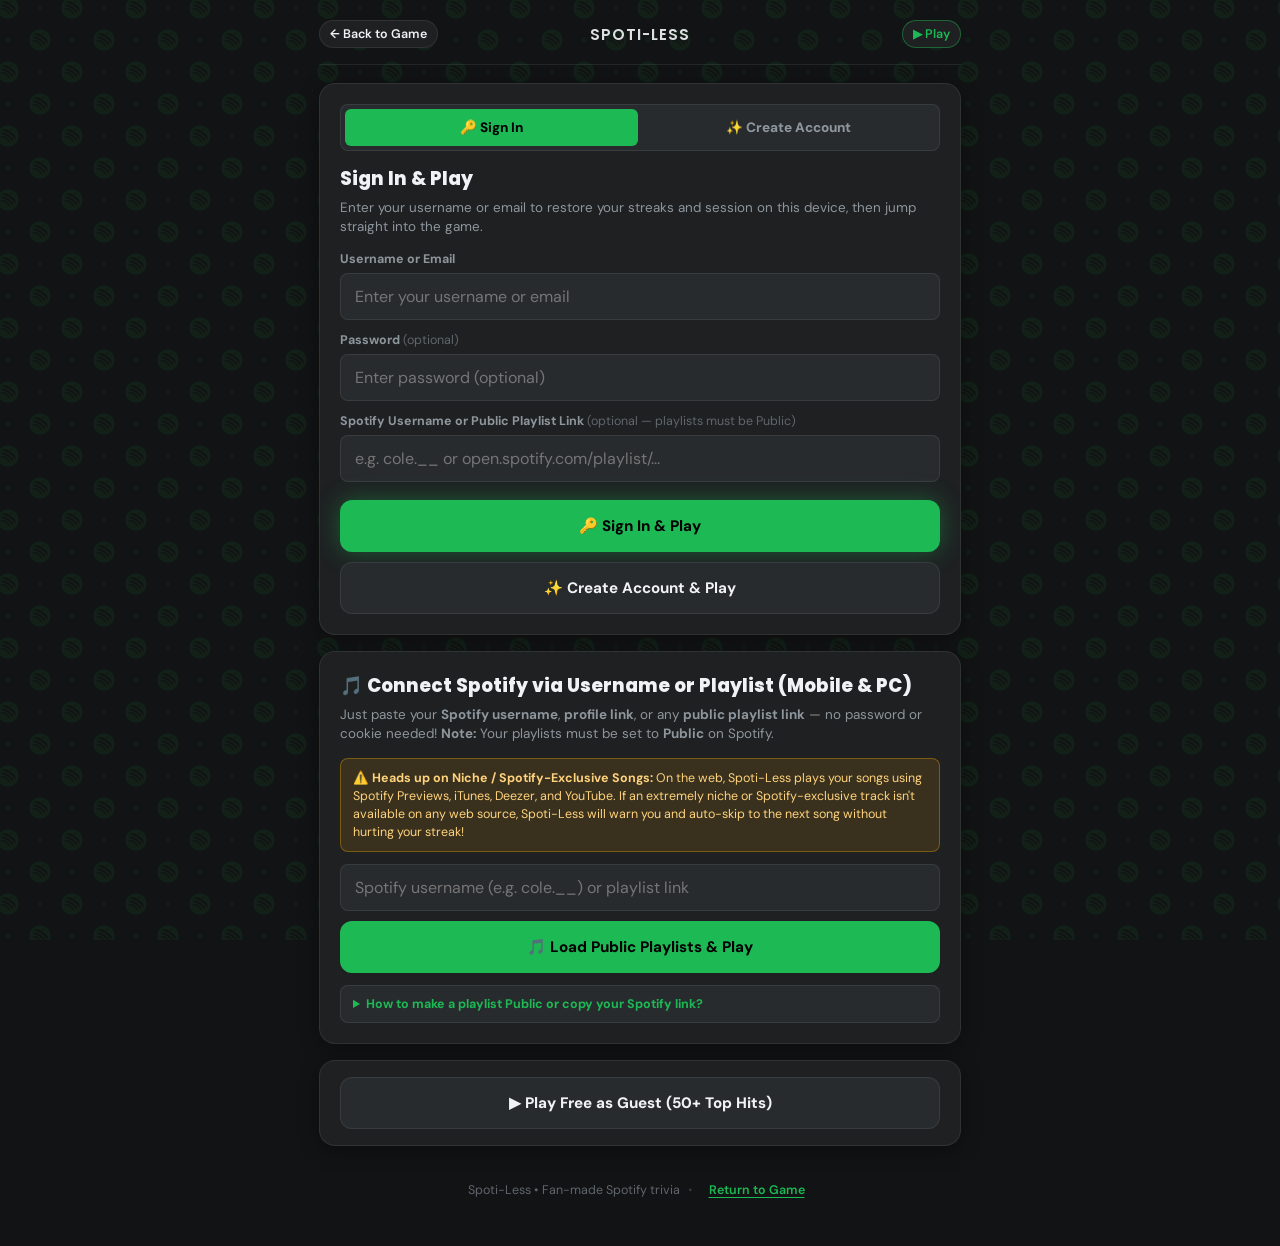
==== commit 63a951da: "v1.4.4: Public Spotify profile/playlist loader, multi-source audio + hidden YouTube fallback, niche " ====
--- a/static/login.html
+++ b/static/login.html
@@ -22,7 +22,7 @@
             } catch (e) {}
         })();
     </script>
-    <link rel="stylesheet" href="style.css?v=1.4.3">
+    <link rel="stylesheet" href="style.css?v=1.4.4">
     <link rel="preconnect" href="https://fonts.googleapis.com">
     <link rel="preconnect" href="https://fonts.gstatic.com" crossorigin>
     <link href="https://fonts.googleapis.com/css2?family=DM+Sans:ital,opsz,wght@0,9..40,400..800;1,9..40,400..800&family=Poppins:wght@600;700;800;900&display=swap" rel="stylesheet">
@@ -231,8 +231,8 @@
                     </div>
 
                     <div>
-                        <label class="login-field-label" for="login-spotify-input">Spotify Playlist Link or <code>sp_dc</code> Cookie <span style="font-weight: 400; color: var(--color-text-subtle);">(optional)</span></label>
-                        <input type="text" id="login-spotify-input" class="login-input" placeholder="Paste open.spotify.com/playlist/... or sp_dc cookie">
+                        <label class="login-field-label" for="login-spotify-input">Spotify Username or Public Playlist Link <span style="font-weight: 400; color: var(--color-text-subtle);">(optional — playlists must be Public)</span></label>
+                        <input type="text" id="login-spotify-input" class="login-input" placeholder="e.g. cole.__ or open.spotify.com/playlist/...">
                     </div>
 
                     <div class="btn-row-stack">
@@ -248,17 +248,24 @@
 
             <!-- Connect Spotify Card (Mobile & PC) -->
             <section id="spotify-connect-card" class="login-card">
-                <h2>&#127925; Connect Spotify (Mobile &amp; PC)</h2>
+                <h2>&#127925; Connect Spotify via Username or Playlist (Mobile &amp; PC)</h2>
                 <p class="subtitle">
-                    Paste any Spotify playlist link from your phone or PC, or paste your <code>sp_dc</code> cookie from desktop Chrome/Edge.
+                    Just paste your <strong>Spotify username</strong>, <strong>profile link</strong>, or any <strong>public playlist link</strong> — no password or cookie needed! <strong>Note:</strong> Your playlists must be set to <strong>Public</strong> on Spotify.
                 </p>
 
+                <div style="background: rgba(255, 170, 0, 0.12); border: 1px solid rgba(255, 170, 0, 0.35); border-radius: var(--radius-sm); padding: 10px 12px; margin-bottom: 12px; font-size: 0.78rem; color: #ffd27d; line-height: 1.45;">
+                    <strong>&#9888;&#65039; Heads up on Niche / Spotify-Exclusive Songs:</strong> On the web, Spoti-Less plays your songs using Spotify Previews, iTunes, Deezer, and YouTube. If an extremely niche or Spotify-exclusive track isn&apos;t available on any web source, Spoti-Less will warn you and auto-skip to the next song without hurting your streak!
+                </div>
+
                 <div id="spotify-status-msg" class="login-status-banner hidden"></div>
 
                 <div style="display: flex; flex-direction: column; gap: 10px;">
-                    <input type="text" id="spotify-link-field" class="login-input" placeholder="https://open.spotify.com/playlist/... or sp_dc cookie">
+                    <input type="text" id="spotify-link-field" class="login-input" placeholder="Spotify username (e.g. cole.__) or playlist link">
                     <button type="button" id="btn-link-spotify-play" class="btn btn-primary btn-full" onclick="connectSpotifyAndPlay()" style="font-weight: 800;">
-                        &#127925; Link Spotify &amp; Play
+                        &#127925; Load Public Playlists &amp; Play
+                    </button>
+                    <button type="button" id="btn-reset-top-hits" class="btn btn-secondary btn-full hidden" onclick="resetToTopHitsOnPage()">
+                        &#128293; Switch Back to Cloud Top Hits
                     </button>
                     <button type="button" id="btn-unlink-spotify-page" class="btn btn-secondary btn-full hidden" onclick="unlinkSpotifyOnPage()" style="color: #ff6b6b;">
                         Unlink Spotify
@@ -266,10 +273,11 @@
                 </div>
 
                 <details style="margin-top: 12px; font-size: 0.78rem; color: var(--color-text-muted); background: var(--bg-surface-elevated); border-radius: var(--radius-sm); padding: 10px 12px; border: 1px solid var(--border-color);">
-                    <summary style="cursor: pointer; font-weight: 700; color: var(--color-spotify);">How to copy a playlist link or sp_dc cookie?</summary>
+                    <summary style="cursor: pointer; font-weight: 700; color: var(--color-spotify);">How to make a playlist Public or copy your Spotify link?</summary>
                     <ol style="margin: 8px 0 0 18px; padding: 0; line-height: 1.55;">
-                        <li><strong>Mobile &amp; PC (Playlist Link):</strong> Open Spotify &rarr; go to a playlist &rarr; tap <strong>Share &rarr; Copy Link</strong>, then paste it above. <em>(Note: Live personal Spotify streaming runs on the Desktop Native app; the Vercel web site plays Cloud Top Hits.)</em></li>
-                        <li><strong>PC Desktop (<code>sp_dc</code> Cookie):</strong> Sign in at <a href="https://open.spotify.com" target="_blank" rel="noopener noreferrer" style="color: var(--color-spotify); text-decoration: underline;">open.spotify.com</a>, press <kbd>F12</kbd> &rarr; <strong>Application &gt; Cookies</strong> &rarr; copy <code>sp_dc</code>.</li>
+                        <li><strong>Username / Profile Link:</strong> Open Spotify &rarr; Profile &rarr; tap <strong>Share &rarr; Copy Link</strong> (or type your username/ID), and make sure the playlists you want to play are set to <strong>Public</strong> (<em>Add to profile</em>).</li>
+                        <li><strong>Single Playlist Link:</strong> Open any public playlist &rarr; tap <strong>Share &rarr; Copy Link</strong> and paste it above.</li>
+                        <li><strong>PC Desktop (<code>sp_dc</code> Cookie):</strong> Optional for local desktop app &mdash; sign in at <a href="https://open.spotify.com" target="_blank" rel="noopener noreferrer" style="color: var(--color-spotify); text-decoration: underline;">open.spotify.com</a>, press <kbd>F12</kbd> &rarr; <strong>Application &gt; Cookies</strong> &rarr; copy <code>sp_dc</code>.</li>
                     </ol>
                 </details>
             </section>
@@ -337,31 +345,64 @@
                 return localStorage.getItem("spotiless_sp_dc") || localStorage.getItem("sp_dc") || "";
             }
 
-            function saveSpotifyInput(raw) {
+            async function loadPublicSpotify(raw) {
                 const trimmed = (raw || "").trim();
-                if (!trimmed) return false;
-                const playlistMatch = trimmed.match(/(?:open\.spotify\.com\/playlist\/|spotify:playlist:)([a-zA-Z0-9]+)/i);
-                if (playlistMatch) {
-                    localStorage.setItem("spotiless_linked_playlist", playlistMatch[1]);
-                    return "playlist";
-                }
-                const cookieMatch = trimmed.match(/sp_dc=([a-zA-Z0-9_\-]+)/);
-                const cookieVal = cookieMatch ? cookieMatch[1] : trimmed;
-                localStorage.setItem("spotiless_sp_dc", cookieVal);
-                localStorage.setItem("sp_dc", cookieVal);
-                return "cookie";
+                if (!trimmed) return { ok: false, error: "Please enter a Spotify username or public playlist link." };
+
+                // Check if user pasted a raw sp_dc cookie token
+                if (/^sp_dc=/i.test(trimmed) || (trimmed.length > 60 && !trimmed.includes("http") && !trimmed.includes("spotify:") && !trimmed.includes(" "))) {
+                    const cookieMatch = trimmed.match(/sp_dc=([a-zA-Z0-9_\-]+)/);
+                    const cookieVal = cookieMatch ? cookieMatch[1] : trimmed;
+                    localStorage.setItem("spotiless_sp_dc", cookieVal);
+                    localStorage.setItem("sp_dc", cookieVal);
+                    return { ok: true, kind: "cookie" };
+                }
+
+                const isPlaylist = /playlist[:/]/i.test(trimmed) || /^[a-zA-Z0-9]{22}$/.test(trimmed);
+                const param = isPlaylist
+                    ? `playlist=${encodeURIComponent(trimmed)}`
+                    : `user=${encodeURIComponent(trimmed)}`;
+
+                try {
+                    const res = await fetch(`/api/spotify_public?${param}`);
+                    const data = await res.json();
+                    if (!res.ok || !data.success || !Array.isArray(data.tracks) || !data.tracks.length) {
+                        return { ok: false, error: (data && data.error) || "Could not load public playlists. Make sure your playlists are Public on Spotify." };
+                    }
+
+                    const poolTitle = isPlaylist
+                        ? `🎵 ${(data.playlist && data.playlist.name) || "Public Playlist"}`
+                        : `🎵 ${data.username || trimmed}'s Public Playlists`;
+
+                    localStorage.setItem("spotiless_custom_cloud_tracks", JSON.stringify(data.tracks));
+                    localStorage.setItem("spotiless_custom_pool_name", poolTitle);
+                    localStorage.setItem("spotiless_public_playlists", JSON.stringify(data.playlists || []));
+                    localStorage.setItem("spotiless_cloud_index", "0");
+                    if (data.user_id || !isPlaylist) {
+                        localStorage.setItem("spotiless_linked_user", data.username || trimmed);
+                    }
+                    if (data.playlists && data.playlists[0]) {
+                        localStorage.setItem("spotiless_linked_playlist", data.playlists[0].id);
+                    }
+                    return { ok: true, kind: "public", count: data.tracks.length, playlistsCount: (data.playlists || []).length, poolTitle };
+                } catch (err) {
+                    return { ok: false, error: "Could not reach Spotify loader right now. Try again or play Top Hits!" };
+                }
             }
 
             function syncView() {
                 const acc = getStoredAccount();
                 const hasCookie = !!getSpotifyCookie();
                 const linkedPlaylist = localStorage.getItem("spotiless_linked_playlist");
+                const customTracksRaw = localStorage.getItem("spotiless_custom_cloud_tracks");
+                const customPoolName = localStorage.getItem("spotiless_custom_pool_name");
 
                 const connectedCard = document.getElementById("login-connected-card");
                 const formCard = document.getElementById("login-form-card");
                 const nameEl = document.getElementById("connected-username");
                 const pillEl = document.getElementById("connected-spotify-pill");
                 const unlinkBtn = document.getElementById("btn-unlink-spotify-page");
+                const resetHitsBtn = document.getElementById("btn-reset-top-hits");
                 const userInput = document.getElementById("login-username");
 
                 if (acc && acc.username) {
@@ -375,7 +416,13 @@
                 }
 
                 if (pillEl) {
-                    if (hasCookie) {
+                    if (customTracksRaw) {
+                        let count = 0;
+                        try { count = JSON.parse(customTracksRaw).length; } catch (e) {}
+                        pillEl.textContent = `✓ ${customPoolName || "Public Playlists"} (${count} songs)`;
+                        pillEl.style.background = "rgba(29, 185, 84, 0.2)";
+                        pillEl.style.color = "#1ed760";
+                    } else if (hasCookie) {
                         pillEl.textContent = "✓ Spotify Cookie Linked";
                         pillEl.style.background = "rgba(29, 185, 84, 0.2)";
                         pillEl.style.color = "#1ed760";
@@ -390,8 +437,13 @@
                     }
                 }
 
+                if (resetHitsBtn) {
+                    if (customTracksRaw) resetHitsBtn.classList.remove("hidden");
+                    else resetHitsBtn.classList.add("hidden");
+                }
+
                 if (unlinkBtn) {
-                    if (hasCookie || linkedPlaylist) unlinkBtn.classList.remove("hidden");
+                    if (hasCookie || linkedPlaylist || customTracksRaw) unlinkBtn.classList.remove("hidden");
                     else unlinkBtn.classList.add("hidden");
                 }
             }
@@ -424,27 +476,42 @@
                 }
             };
 
-            window.submitLoginForm = function(e, forcedMode) {
+            window.submitLoginForm = async function(e, forcedMode) {
                 if (e && typeof e.preventDefault === "function") e.preventDefault();
                 const userInput = document.getElementById("login-username");
                 const passInput = document.getElementById("login-password");
                 const spotifyInput = document.getElementById("login-spotify-input");
+                const btnSignIn = document.getElementById("btn-signin-play");
+                const btnCreate = document.getElementById("btn-create-play");
                 const rawUser = (userInput ? userInput.value : "").trim();
                 const passVal = (passInput ? passInput.value : "").trim();
                 const spotifyVal = (spotifyInput ? spotifyInput.value : "").trim();
 
-                if (!rawUser) {
-                    showBanner("login-status-msg", "Please enter your username or email first.", true);
-                    showToast("Please enter a username or email.");
+                if (!rawUser && !spotifyVal) {
+                    showBanner("login-status-msg", "Please enter your username/email or a Spotify username/playlist link.", true);
+                    showToast("Please enter your username or email.");
                     if (userInput) userInput.focus();
                     return false;
                 }
 
-                let displayName = rawUser;
+                const effectiveUser = rawUser || spotifyVal;
+                let displayName = effectiveUser;
                 let emailStr = "";
-                if (rawUser.includes("@")) {
-                    emailStr = rawUser;
-                    displayName = rawUser.split("@")[0].trim() || rawUser;
+                if (effectiveUser.includes("@")) {
+                    emailStr = effectiveUser;
+                    displayName = effectiveUser.split("@")[0].trim() || effectiveUser;
+                }
+
+                if (spotifyVal) {
+                    if (btnSignIn) { btnSignIn.disabled = true; btnSignIn.textContent = "Loading Spotify Playlists..."; }
+                    if (btnCreate) btnCreate.disabled = true;
+                    const loadRes = await loadPublicSpotify(spotifyVal);
+                    if (btnSignIn) { btnSignIn.disabled = false; btnSignIn.textContent = "🔑 Sign In & Play"; }
+                    if (btnCreate) btnCreate.disabled = false;
+                    if (!loadRes.ok) {
+                        showBanner("login-status-msg", loadRes.error, true);
+                        return false;
+                    }
                 }
 
                 const existing = getStoredAccount() || {};
@@ -452,18 +519,14 @@
                     ...existing,
                     username: displayName,
                     email: emailStr || existing.email || "",
-                    raw_input: rawUser,
+                    raw_input: effectiveUser,
                     logged_in_at: Date.now()
                 };
                 localStorage.setItem("spotiless_account", JSON.stringify(acc));
-                localStorage.setItem("spotiless_account_name", rawUser);
+                localStorage.setItem("spotiless_account_name", effectiveUser);
                 localStorage.setItem("spotiless_username", displayName);
                 if (emailStr) localStorage.setItem("spotiless_account_email", emailStr);
                 if (passVal) localStorage.setItem("spotiless_account_has_pass", "1");
-
-                if (spotifyVal) {
-                    saveSpotifyInput(spotifyVal);
-                }
 
                 const modeUsed = forcedMode || activeMode;
                 const verb = modeUsed === "signup" ? "Account created" : "Signed in";
@@ -476,41 +539,53 @@
 
             window.connectSpotifyAndPlay = async function() {
                 const field = document.getElementById("spotify-link-field");
+                const btn = document.getElementById("btn-link-spotify-play");
                 const raw = (field ? field.value : "").trim();
                 if (!raw) {
-                    showBanner("spotify-status-msg", "Paste a Spotify playlist link or your sp_dc cookie first.", true);
+                    showBanner("spotify-status-msg", "Enter your Spotify username or paste a Public playlist link first.", true);
                     if (field) field.focus();
                     return;
                 }
 
-                const kind = saveSpotifyInput(raw);
-                if (kind === "playlist") {
-                    try {
-                        const res = await fetch("/api/playlists/load_custom", {
-                            method: "POST",
-                            headers: { "Content-Type": "application/json" },
-                            body: JSON.stringify({ url_or_id: raw })
-                        });
-                        if (res.ok) {
-                            const data = await res.json();
-                            if (data && data.success) {
-                                window.location.href = "index.html";
-                                return;
-                            }
-                        }
-                    } catch (err) {}
-                    showBanner("spotify-status-msg", "Spotify playlist saved! Opening game...", false);
+                if (btn) {
+                    btn.disabled = true;
+                    btn.textContent = "Scanning Public Playlists...";
+                }
+
+                const loadRes = await loadPublicSpotify(raw);
+
+                if (btn) {
+                    btn.disabled = false;
+                    btn.textContent = "🎵 Load Public Playlists & Play";
+                }
+
+                if (!loadRes.ok) {
+                    showBanner("spotify-status-msg", loadRes.error, true);
+                    return;
+                }
+
+                if (loadRes.kind === "public") {
+                    showBanner("spotify-status-msg", `Loaded ${loadRes.count} songs from ${loadRes.playlistsCount || 1} public playlist(s)! Opening game...`, false);
                 } else {
                     showBanner("spotify-status-msg", "Spotify cookie linked! Opening game...", false);
                 }
 
                 if (!getStoredAccount()) {
-                    const fallback = { username: "Spotify Player", email: "", raw_input: "Spotify Player", logged_in_at: Date.now() };
+                    const label = localStorage.getItem("spotiless_linked_user") || raw;
+                    const fallback = { username: label, email: "", raw_input: label, logged_in_at: Date.now() };
                     localStorage.setItem("spotiless_account", JSON.stringify(fallback));
-                    localStorage.setItem("spotiless_account_name", "Spotify Player");
-                    localStorage.setItem("spotiless_username", "Spotify Player");
+                    localStorage.setItem("spotiless_account_name", label);
+                    localStorage.setItem("spotiless_username", label);
                 }
                 syncView();
+                window.location.href = "index.html";
+            };
+
+            window.resetToTopHitsOnPage = function() {
+                localStorage.removeItem("spotiless_custom_cloud_tracks");
+                localStorage.removeItem("spotiless_custom_pool_name");
+                localStorage.setItem("spotiless_cloud_index", "0");
+                showToast("Switched back to Cloud Top Hits!");
                 window.location.href = "index.html";
             };
 
@@ -518,6 +593,10 @@
                 localStorage.removeItem("spotiless_sp_dc");
                 localStorage.removeItem("sp_dc");
                 localStorage.removeItem("spotiless_linked_playlist");
+                localStorage.removeItem("spotiless_custom_cloud_tracks");
+                localStorage.removeItem("spotiless_custom_pool_name");
+                localStorage.removeItem("spotiless_public_playlists");
+                localStorage.removeItem("spotiless_linked_user");
                 showBanner("spotify-status-msg", "Spotify connection removed.", false);
                 syncView();
             };
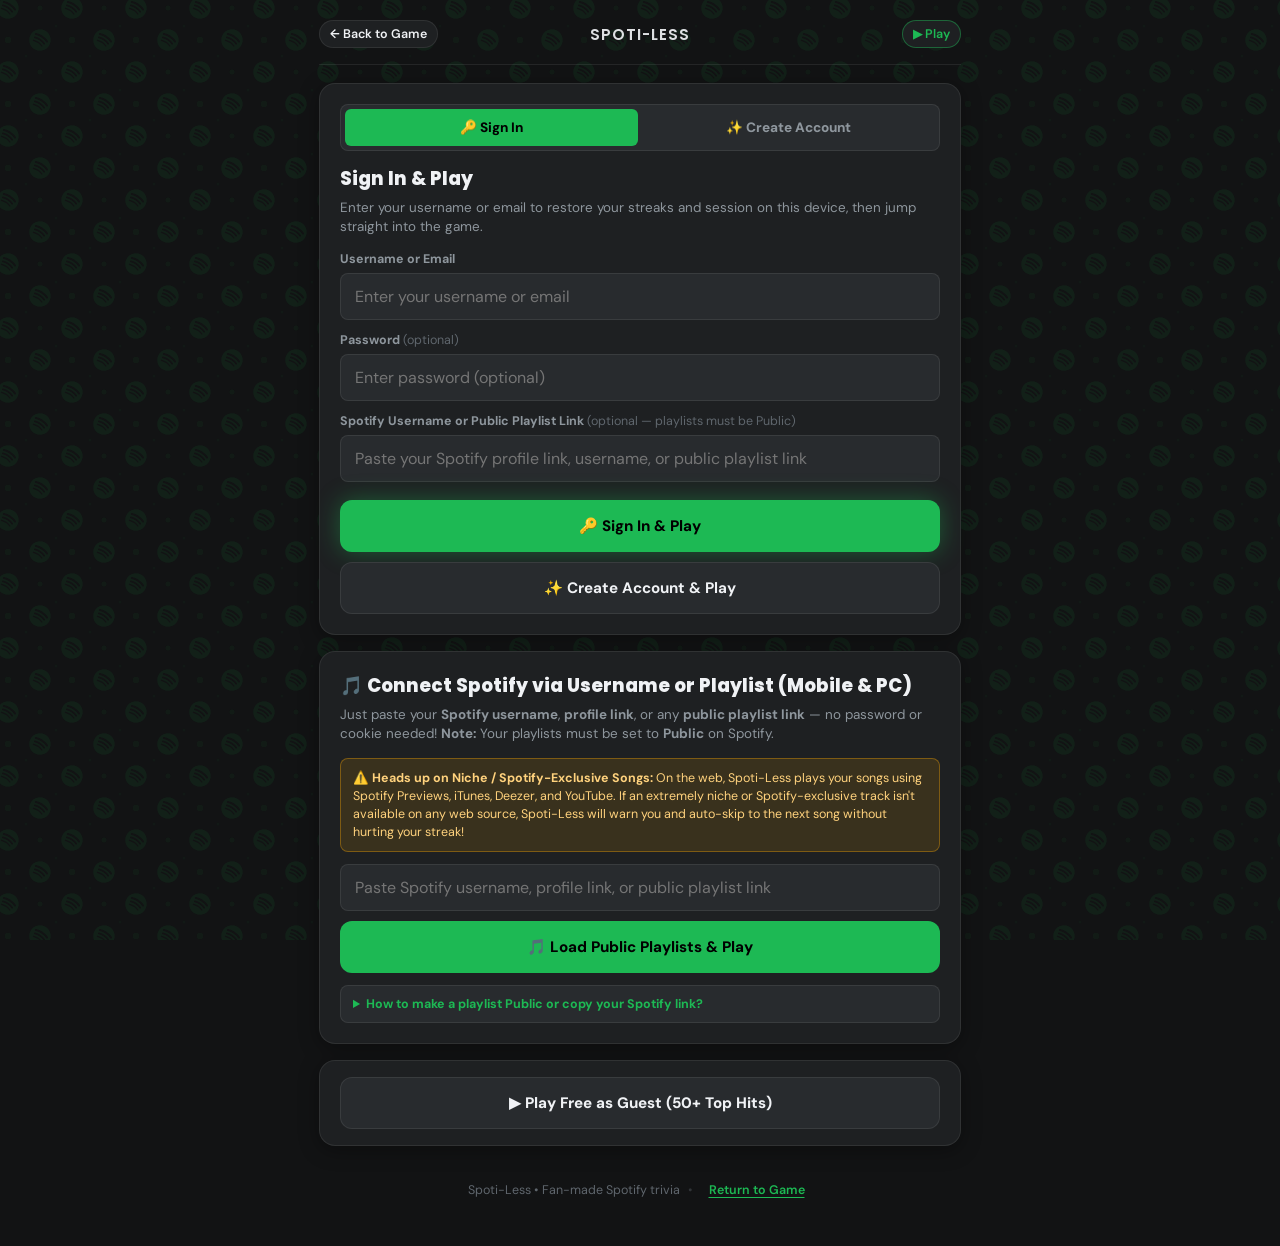
==== commit afa9dcc7: "v1.4.5: Remove hardcoded username/email, load all 12 public playlists, fix iOS screenshot touch free" ====
--- a/static/login.html
+++ b/static/login.html
@@ -22,7 +22,7 @@
             } catch (e) {}
         })();
     </script>
-    <link rel="stylesheet" href="style.css?v=1.4.4">
+    <link rel="stylesheet" href="style.css?v=1.4.5">
     <link rel="preconnect" href="https://fonts.googleapis.com">
     <link rel="preconnect" href="https://fonts.gstatic.com" crossorigin>
     <link href="https://fonts.googleapis.com/css2?family=DM+Sans:ital,opsz,wght@0,9..40,400..800;1,9..40,400..800&family=Poppins:wght@600;700;800;900&display=swap" rel="stylesheet">
@@ -232,7 +232,7 @@
 
                     <div>
                         <label class="login-field-label" for="login-spotify-input">Spotify Username or Public Playlist Link <span style="font-weight: 400; color: var(--color-text-subtle);">(optional — playlists must be Public)</span></label>
-                        <input type="text" id="login-spotify-input" class="login-input" placeholder="e.g. cole.__ or open.spotify.com/playlist/...">
+                        <input type="text" id="login-spotify-input" class="login-input" placeholder="Paste your Spotify profile link, username, or public playlist link">
                     </div>
 
                     <div class="btn-row-stack">
@@ -260,7 +260,7 @@
                 <div id="spotify-status-msg" class="login-status-banner hidden"></div>
 
                 <div style="display: flex; flex-direction: column; gap: 10px;">
-                    <input type="text" id="spotify-link-field" class="login-input" placeholder="Spotify username (e.g. cole.__) or playlist link">
+                    <input type="text" id="spotify-link-field" class="login-input" placeholder="Paste Spotify username, profile link, or public playlist link">
                     <button type="button" id="btn-link-spotify-play" class="btn btn-primary btn-full" onclick="connectSpotifyAndPlay()" style="font-weight: 800;">
                         &#127925; Load Public Playlists &amp; Play
                     </button>
@@ -377,6 +377,7 @@
                     localStorage.setItem("spotiless_custom_cloud_tracks", JSON.stringify(data.tracks));
                     localStorage.setItem("spotiless_custom_pool_name", poolTitle);
                     localStorage.setItem("spotiless_public_playlists", JSON.stringify(data.playlists || []));
+                    localStorage.setItem("spotiless_playlists_schema", "v1.4.5");
                     localStorage.setItem("spotiless_cloud_index", "0");
                     if (data.user_id || !isPlaylist) {
                         localStorage.setItem("spotiless_linked_user", data.username || trimmed);
--- a/static/style.css
+++ b/static/style.css
@@ -2161,3 +2161,48 @@
 #modal-privacy.hidden {
     display: none !important;
 }
+
+#loading-spinner,
+#yt-hidden-wrapper,
+#yt-hidden-player {
+    pointer-events: none !important;
+}
+
+/* Mobile & iOS Safari WebKit compositor / post-screenshot touch safety */
+@media (max-width: 768px), (hover: none) and (pointer: coarse) {
+    body::before {
+        animation: none !important;
+        will-change: auto !important;
+    }
+
+    body::after {
+        display: none !important;
+        animation: none !important;
+        -webkit-mask-image: none !important;
+        mask-image: none !important;
+        will-change: auto !important;
+    }
+
+    .navbar,
+    .modal-overlay {
+        backdrop-filter: none !important;
+        -webkit-backdrop-filter: none !important;
+    }
+
+    .modal-overlay {
+        background: rgba(12, 13, 15, 0.94);
+    }
+
+    .modal-card {
+        -webkit-overflow-scrolling: touch;
+    }
+
+    button,
+    .btn,
+    .playlist-card,
+    .nav-pill,
+    .icon-button,
+    a {
+        touch-action: manipulation;
+    }
+}
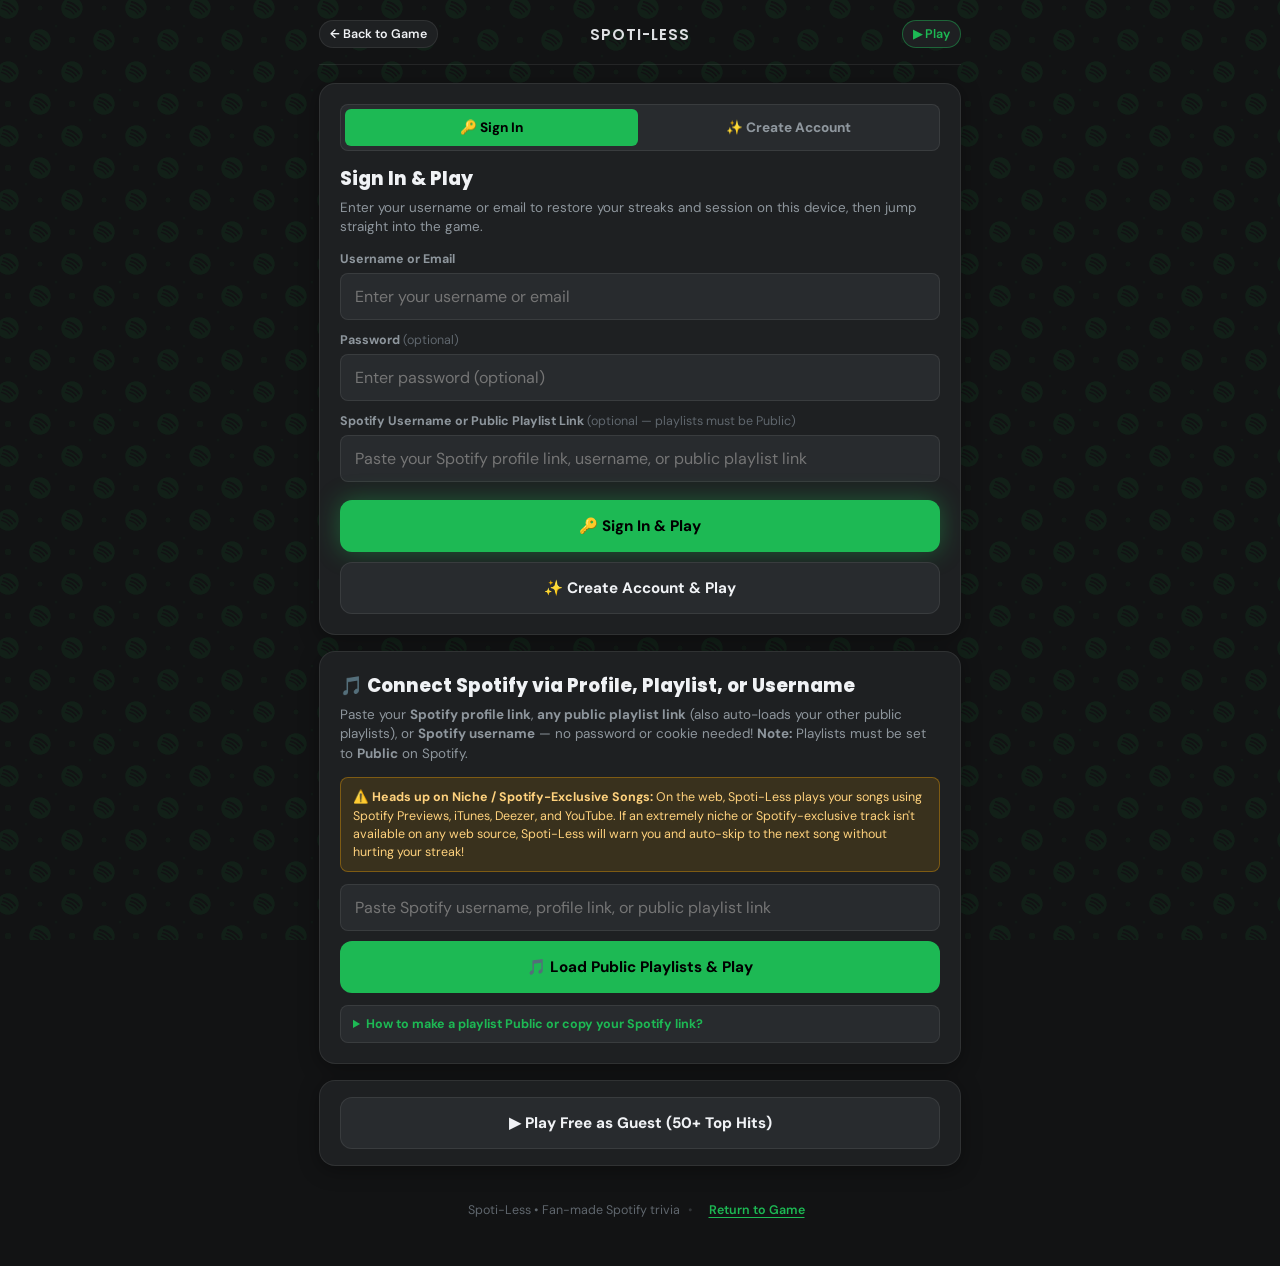
==== commit 99cf80d4: "v1.4.6: Universal multi-user Spotify discovery, Pathfinder GraphQL & additive playlist merging" ====
--- a/static/login.html
+++ b/static/login.html
@@ -22,7 +22,7 @@
             } catch (e) {}
         })();
     </script>
-    <link rel="stylesheet" href="style.css?v=1.4.5">
+    <link rel="stylesheet" href="style.css?v=1.4.6">
     <link rel="preconnect" href="https://fonts.googleapis.com">
     <link rel="preconnect" href="https://fonts.gstatic.com" crossorigin>
     <link href="https://fonts.googleapis.com/css2?family=DM+Sans:ital,opsz,wght@0,9..40,400..800;1,9..40,400..800&family=Poppins:wght@600;700;800;900&display=swap" rel="stylesheet">
@@ -248,9 +248,9 @@
 
             <!-- Connect Spotify Card (Mobile & PC) -->
             <section id="spotify-connect-card" class="login-card">
-                <h2>&#127925; Connect Spotify via Username or Playlist (Mobile &amp; PC)</h2>
+                <h2>&#127925; Connect Spotify via Profile, Playlist, or Username</h2>
                 <p class="subtitle">
-                    Just paste your <strong>Spotify username</strong>, <strong>profile link</strong>, or any <strong>public playlist link</strong> — no password or cookie needed! <strong>Note:</strong> Your playlists must be set to <strong>Public</strong> on Spotify.
+                    Paste your <strong>Spotify profile link</strong>, <strong>any public playlist link</strong> (also auto-loads your other public playlists), or <strong>Spotify username</strong> — no password or cookie needed! <strong>Note:</strong> Playlists must be set to <strong>Public</strong> on Spotify.
                 </p>
 
                 <div style="background: rgba(255, 170, 0, 0.12); border: 1px solid rgba(255, 170, 0, 0.35); border-radius: var(--radius-sm); padding: 10px 12px; margin-bottom: 12px; font-size: 0.78rem; color: #ffd27d; line-height: 1.45;">
@@ -374,18 +374,39 @@
                         ? `🎵 ${(data.playlist && data.playlist.name) || "Public Playlist"}`
                         : `🎵 ${data.username || trimmed}'s Public Playlists`;
 
+                    const prevUser = localStorage.getItem("spotiless_linked_user") || "";
+                    const nextUser = data.user_id || "";
+                    let prevPlaylists = [];
+                    try {
+                        prevPlaylists = JSON.parse(localStorage.getItem("spotiless_public_playlists") || "[]");
+                        if (!Array.isArray(prevPlaylists)) prevPlaylists = [];
+                    } catch (e) { prevPlaylists = []; }
+
+                    const incomingPlaylists = Array.isArray(data.playlists) ? data.playlists : [];
+                    const sameCreator = !prevUser || !nextUser || prevUser === nextUser;
+                    const mergedMap = new Map();
+                    if (isPlaylist || sameCreator) {
+                        prevPlaylists.forEach((p) => { if (p && p.id) mergedMap.set(p.id, p); });
+                    }
+                    incomingPlaylists.forEach((p) => { if (p && p.id) mergedMap.set(p.id, p); });
+                    const mergedPlaylists = Array.from(mergedMap.values());
+
                     localStorage.setItem("spotiless_custom_cloud_tracks", JSON.stringify(data.tracks));
                     localStorage.setItem("spotiless_custom_pool_name", poolTitle);
-                    localStorage.setItem("spotiless_public_playlists", JSON.stringify(data.playlists || []));
-                    localStorage.setItem("spotiless_playlists_schema", "v1.4.5");
+                    localStorage.setItem("spotiless_public_playlists", JSON.stringify(mergedPlaylists));
+                    localStorage.setItem("spotiless_playlists_schema", "v1.4.6");
                     localStorage.setItem("spotiless_cloud_index", "0");
-                    if (data.user_id || !isPlaylist) {
+                    if (nextUser) {
+                        localStorage.setItem("spotiless_linked_user", nextUser);
+                    } else if (!isPlaylist && trimmed) {
                         localStorage.setItem("spotiless_linked_user", data.username || trimmed);
                     }
-                    if (data.playlists && data.playlists[0]) {
-                        localStorage.setItem("spotiless_linked_playlist", data.playlists[0].id);
-                    }
-                    return { ok: true, kind: "public", count: data.tracks.length, playlistsCount: (data.playlists || []).length, poolTitle };
+                    if (data.playlist && data.playlist.id) {
+                        localStorage.setItem("spotiless_linked_playlist", data.playlist.id);
+                    } else if (mergedPlaylists[0]) {
+                        localStorage.setItem("spotiless_linked_playlist", mergedPlaylists[0].id);
+                    }
+                    return { ok: true, kind: "public", count: data.tracks.length, playlistsCount: mergedPlaylists.length, poolTitle };
                 } catch (err) {
                     return { ok: false, error: "Could not reach Spotify loader right now. Try again or play Top Hits!" };
                 }
--- a/static/style.css
+++ b/static/style.css
@@ -2168,8 +2168,199 @@
     pointer-events: none !important;
 }
 
+/* ----------------- Gentle Website Update Notification ----------------- */
+.update-banner {
+    position: fixed;
+    bottom: 24px;
+    right: 24px;
+    max-width: 400px;
+    width: calc(100% - 48px);
+    background: rgba(26, 29, 31, 0.96);
+    border: 1px solid rgba(29, 185, 84, 0.45);
+    border-radius: var(--radius-md);
+    box-shadow: 0 12px 36px rgba(0, 0, 0, 0.6), 0 0 20px rgba(29, 185, 84, 0.2);
+    backdrop-filter: blur(12px);
+    -webkit-backdrop-filter: blur(12px);
+    z-index: 10050;
+    pointer-events: auto;
+    transition: opacity 0.3s ease, transform 0.3s cubic-bezier(0.16, 1, 0.3, 1);
+    animation: updateSlideUp 0.35s cubic-bezier(0.16, 1, 0.3, 1) forwards;
+}
+
+body.light-theme .update-banner {
+    background: rgba(255, 255, 255, 0.96);
+    border: 1px solid rgba(29, 185, 84, 0.5);
+    box-shadow: 0 12px 36px rgba(0, 0, 0, 0.15), 0 0 20px rgba(29, 185, 84, 0.15);
+}
+
+.update-banner.hidden {
+    display: none !important;
+}
+
+.update-banner.hiding {
+    opacity: 0 !important;
+    transform: translateY(16px) scale(0.96) !important;
+    pointer-events: none !important;
+}
+
+.update-banner-content {
+    display: flex;
+    align-items: center;
+    gap: 12px;
+    padding: 12px 14px;
+}
+
+.update-banner-icon {
+    position: relative;
+    width: 36px;
+    height: 36px;
+    border-radius: 50%;
+    background: rgba(29, 185, 84, 0.15);
+    border: 1px solid rgba(29, 185, 84, 0.3);
+    display: flex;
+    align-items: center;
+    justify-content: center;
+    font-size: 1rem;
+    flex-shrink: 0;
+}
+
+.update-pulse-dot {
+    position: absolute;
+    top: -2px;
+    right: -2px;
+    width: 8px;
+    height: 8px;
+    border-radius: 50%;
+    background: var(--color-spotify);
+    box-shadow: 0 0 8px var(--color-spotify);
+    animation: updatePulse 1.8s infinite ease-in-out;
+}
+
+.update-banner-text {
+    flex: 1;
+    min-width: 0;
+    text-align: left;
+}
+
+.update-banner-title {
+    font-size: 0.84rem;
+    font-weight: 800;
+    color: var(--color-text);
+    display: flex;
+    align-items: center;
+    gap: 6px;
+}
+
+.update-banner-desc {
+    font-size: 0.75rem;
+    color: var(--color-text-muted);
+    line-height: 1.35;
+    margin-top: 2px;
+}
+
+.update-banner-actions {
+    display: flex;
+    align-items: center;
+    gap: 8px;
+    flex-shrink: 0;
+}
+
+.btn-update-reload {
+    display: inline-flex;
+    align-items: center;
+    justify-content: center;
+    gap: 5px;
+    background: var(--color-spotify);
+    color: #000;
+    font-size: 0.78rem;
+    font-weight: 800;
+    padding: 6px 13px;
+    border-radius: var(--radius-full);
+    border: none;
+    cursor: pointer;
+    box-shadow: 0 0 10px rgba(29, 185, 84, 0.35);
+    transition: transform 0.15s ease, background 0.15s ease;
+    white-space: nowrap;
+}
+
+.btn-update-reload svg {
+    flex-shrink: 0;
+    transition: transform 0.4s ease;
+}
+
+.btn-update-reload:hover svg {
+    transform: rotate(180deg);
+}
+
+.btn-update-reload:hover {
+    background: var(--color-spotify-hover);
+    transform: scale(1.05);
+}
+
+.btn-update-reload:active {
+    transform: scale(0.96);
+}
+
+.btn-update-dismiss {
+    background: none;
+    border: none;
+    color: var(--color-text-subtle);
+    font-size: 1.25rem;
+    line-height: 1;
+    cursor: pointer;
+    padding: 4px;
+    border-radius: 50%;
+    display: flex;
+    align-items: center;
+    justify-content: center;
+    transition: color 0.15s ease;
+}
+
+.btn-update-dismiss:hover {
+    color: var(--color-text);
+}
+
+@keyframes updateSlideUp {
+    0% {
+        opacity: 0;
+        transform: translateY(20px) scale(0.95);
+    }
+    100% {
+        opacity: 1;
+        transform: translateY(0) scale(1);
+    }
+}
+
+@keyframes updatePulse {
+    0%, 100% {
+        transform: scale(1);
+        opacity: 1;
+    }
+    50% {
+        transform: scale(1.4);
+        opacity: 0.6;
+    }
+}
+
 /* Mobile & iOS Safari WebKit compositor / post-screenshot touch safety */
 @media (max-width: 768px), (hover: none) and (pointer: coarse) {
+    .update-banner {
+        bottom: 16px;
+        right: 14px;
+        left: 14px;
+        width: auto;
+        max-width: none;
+        margin: 0 auto;
+    }
+
+    .update-banner-content {
+        padding: 10px 12px;
+        gap: 10px;
+    }
+
+    .update-banner-desc {
+        font-size: 0.72rem;
+    }
     body::before {
         animation: none !important;
         will-change: auto !important;
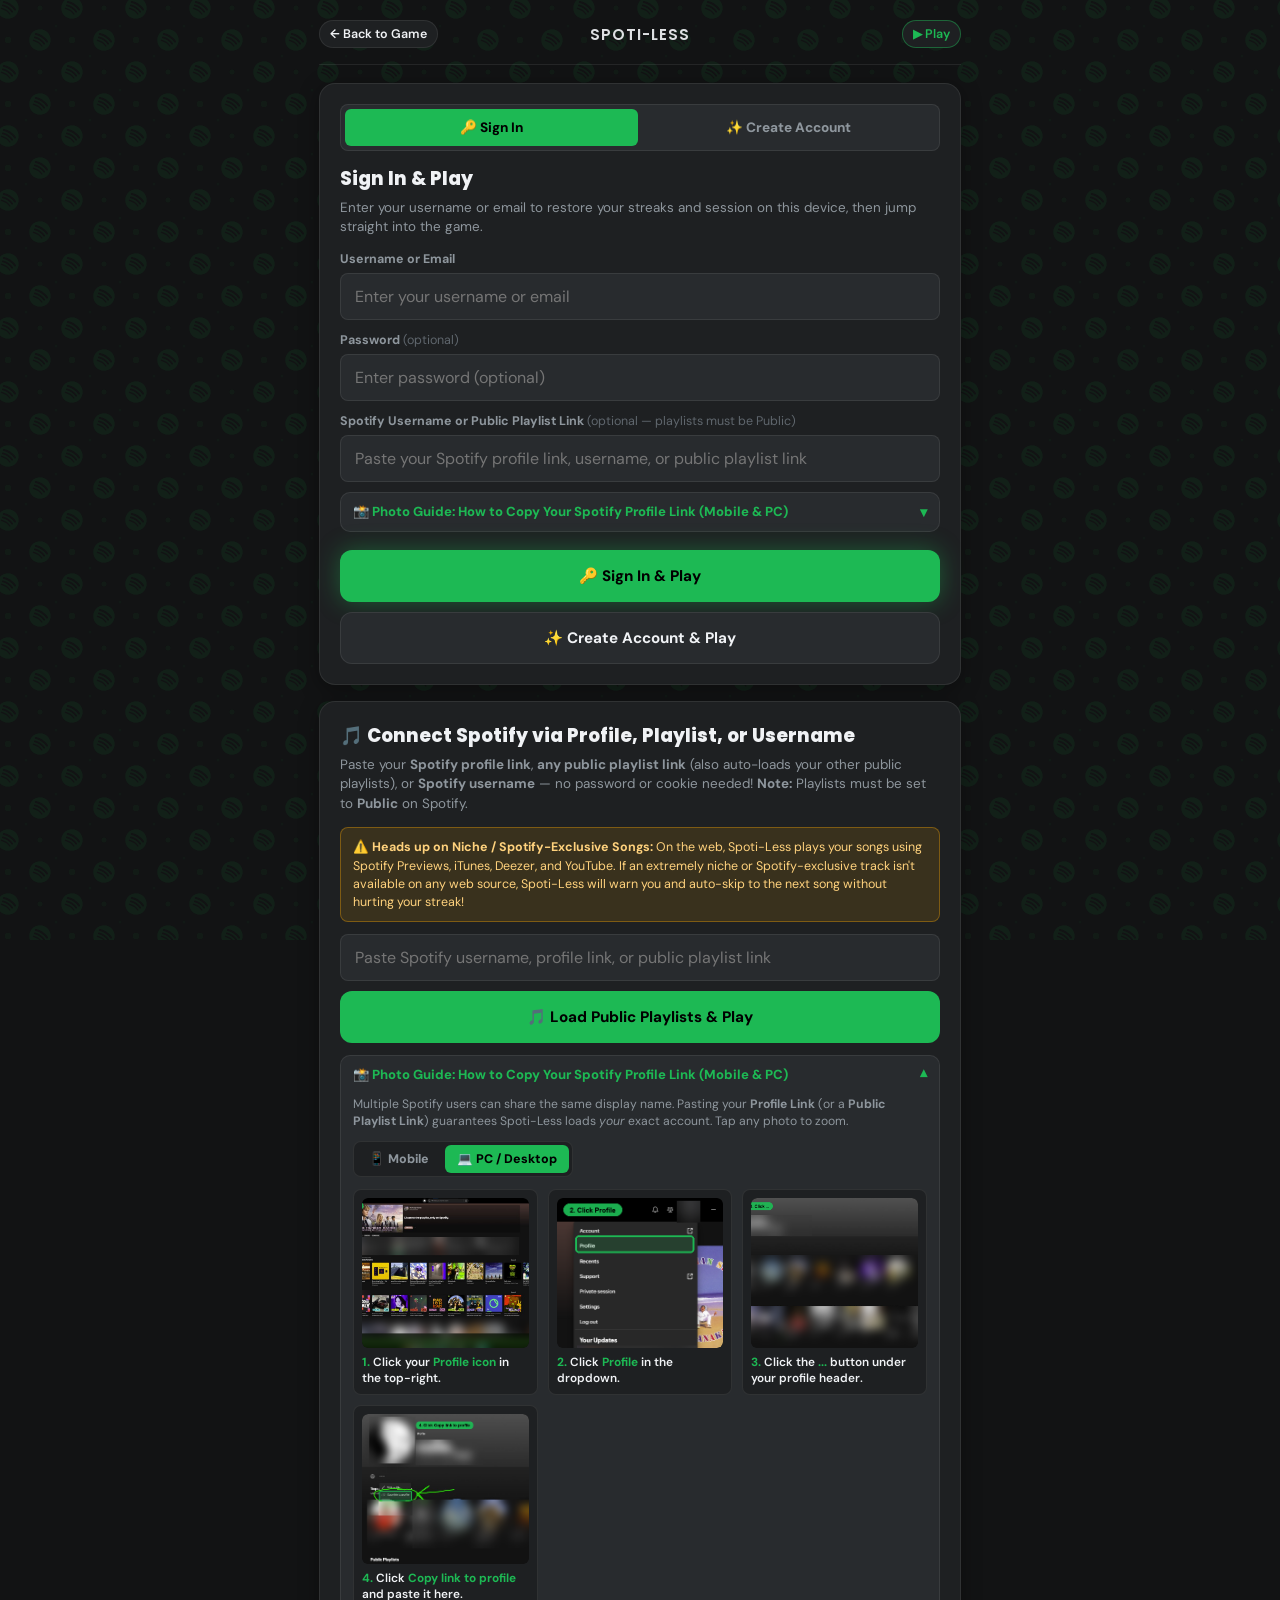
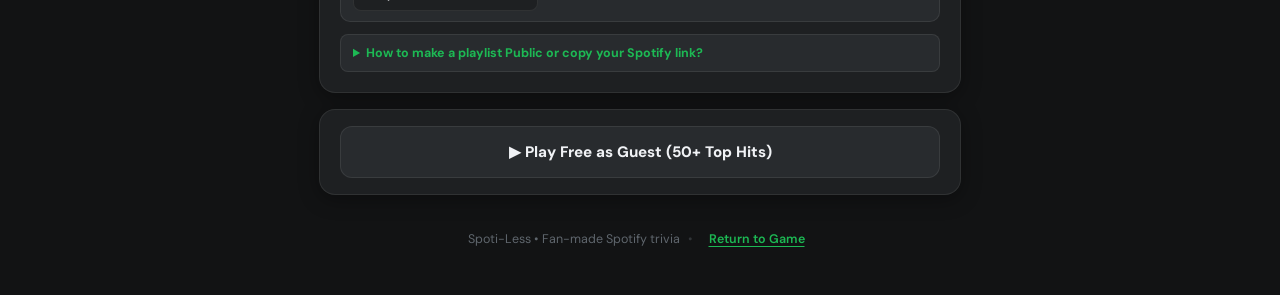
==== commit bef572f3: "Add anonymized Mobile & PC photo guide for copying Spotify profile link" ====
--- a/static/login.html
+++ b/static/login.html
@@ -22,7 +22,9 @@
             } catch (e) {}
         })();
     </script>
-    <link rel="stylesheet" href="style.css?v=1.4.6">
+    <link rel="stylesheet" href="style.css?v=1.4.7">
+    <link rel="stylesheet" href="guide_widget.css?v=1.4.7">
+    <script src="guide_widget.js?v=1.4.7" defer></script>
     <link rel="preconnect" href="https://fonts.googleapis.com">
     <link rel="preconnect" href="https://fonts.gstatic.com" crossorigin>
     <link href="https://fonts.googleapis.com/css2?family=DM+Sans:ital,opsz,wght@0,9..40,400..800;1,9..40,400..800&family=Poppins:wght@600;700;800;900&display=swap" rel="stylesheet">
@@ -233,6 +235,7 @@
                     <div>
                         <label class="login-field-label" for="login-spotify-input">Spotify Username or Public Playlist Link <span style="font-weight: 400; color: var(--color-text-subtle);">(optional — playlists must be Public)</span></label>
                         <input type="text" id="login-spotify-input" class="login-input" placeholder="Paste your Spotify profile link, username, or public playlist link">
+                        <div data-spotify-photo-guide></div>
                     </div>
 
                     <div class="btn-row-stack">
@@ -272,6 +275,8 @@
                     </button>
                 </div>
 
+                <div data-spotify-photo-guide data-open="true" style="margin-top: 12px;"></div>
+
                 <details style="margin-top: 12px; font-size: 0.78rem; color: var(--color-text-muted); background: var(--bg-surface-elevated); border-radius: var(--radius-sm); padding: 10px 12px; border: 1px solid var(--border-color);">
                     <summary style="cursor: pointer; font-weight: 700; color: var(--color-spotify);">How to make a playlist Public or copy your Spotify link?</summary>
                     <ol style="margin: 8px 0 0 18px; padding: 0; line-height: 1.55;">
@@ -394,7 +399,7 @@
                     localStorage.setItem("spotiless_custom_cloud_tracks", JSON.stringify(data.tracks));
                     localStorage.setItem("spotiless_custom_pool_name", poolTitle);
                     localStorage.setItem("spotiless_public_playlists", JSON.stringify(mergedPlaylists));
-                    localStorage.setItem("spotiless_playlists_schema", "v1.4.6");
+                    localStorage.setItem("spotiless_playlists_schema", "v1.4.7");
                     localStorage.setItem("spotiless_cloud_index", "0");
                     if (nextUser) {
                         localStorage.setItem("spotiless_linked_user", nextUser);
--- a/static/guide_widget.css
+++ b/static/guide_widget.css
@@ -0,0 +1,175 @@
+/*
+ * ⚠️ HEY AI AGENT! Editing this stylesheet?
+ * 1. Stop! Read spotiless_context.md & AGENTS.md rules first!
+ * 2. Strict Fast-Path Budget: Capped at 1–2 tool calls total (Read -> Edit -> Done).
+ * 3. Start all initial file reads at Line 1.
+ */
+
+.spg-details {
+    margin-top: 10px;
+    background: var(--bg-surface-elevated, rgba(255, 255, 255, 0.04));
+    border: 1px solid var(--border-color, rgba(255, 255, 255, 0.12));
+    border-radius: 10px;
+    padding: 10px 12px;
+    text-align: left;
+}
+
+.spg-summary {
+    cursor: pointer;
+    font-size: 0.82rem;
+    font-weight: 800;
+    color: var(--color-spotify, #1db954);
+    list-style: none;
+    display: flex;
+    align-items: center;
+    justify-content: space-between;
+    gap: 8px;
+    user-select: none;
+}
+
+.spg-summary::-webkit-details-marker {
+    display: none;
+}
+
+.spg-summary::after {
+    content: "▾";
+    font-size: 0.9rem;
+    transition: transform 0.2s ease;
+}
+
+.spg-details[open] .spg-summary::after {
+    transform: rotate(180deg);
+}
+
+.spg-body {
+    margin-top: 12px;
+}
+
+.spg-note {
+    font-size: 0.76rem;
+    color: var(--color-text-muted, #b3b3b3);
+    line-height: 1.45;
+    margin: 0 0 10px 0;
+}
+
+.spg-tabs {
+    display: inline-flex;
+    background: var(--bg-surface, rgba(0, 0, 0, 0.3));
+    border: 1px solid var(--border-color, rgba(255, 255, 255, 0.12));
+    border-radius: 8px;
+    padding: 3px;
+    gap: 4px;
+    margin-bottom: 12px;
+}
+
+.spg-tab {
+    border: none;
+    background: transparent;
+    color: var(--color-text-muted, #b3b3b3);
+    font-size: 0.78rem;
+    font-weight: 800;
+    padding: 6px 12px;
+    border-radius: 6px;
+    cursor: pointer;
+    transition: background 0.15s ease, color 0.15s ease;
+}
+
+.spg-tab.active {
+    background: var(--color-spotify, #1db954);
+    color: #000;
+}
+
+.spg-steps-grid {
+    display: grid;
+    grid-template-columns: repeat(auto-fit, minmax(150px, 1fr));
+    gap: 10px;
+}
+
+.spg-step-card {
+    background: var(--bg-surface, rgba(0, 0, 0, 0.25));
+    border: 1px solid var(--border-color, rgba(255, 255, 255, 0.1));
+    border-radius: 8px;
+    padding: 8px;
+    display: flex;
+    flex-direction: column;
+    gap: 6px;
+}
+
+.spg-step-img-btn {
+    padding: 0;
+    border: none;
+    background: transparent;
+    cursor: zoom-in;
+    border-radius: 6px;
+    overflow: hidden;
+    display: block;
+    width: 100%;
+}
+
+.spg-step-img {
+    width: 100%;
+    height: 150px;
+    object-fit: cover;
+    object-position: top center;
+    display: block;
+    border-radius: 6px;
+    background: #121212;
+}
+
+.spg-step-caption {
+    font-size: 0.74rem;
+    color: var(--color-text, #fff);
+    line-height: 1.35;
+    font-weight: 600;
+}
+
+.spg-step-caption strong {
+    color: var(--color-spotify, #1db954);
+}
+
+.spg-lightbox {
+    position: fixed;
+    inset: 0;
+    z-index: 9999;
+    background: rgba(0, 0, 0, 0.88);
+    display: flex;
+    flex-direction: column;
+    align-items: center;
+    justify-content: center;
+    padding: 20px;
+    gap: 12px;
+}
+
+.spg-lightbox.hidden {
+    display: none;
+}
+
+.spg-lightbox img {
+    max-width: min(92vw, 720px);
+    max-height: 78vh;
+    border-radius: 10px;
+    border: 1px solid rgba(255, 255, 255, 0.18);
+    object-fit: contain;
+}
+
+.spg-lightbox-caption {
+    color: #fff;
+    font-size: 0.9rem;
+    font-weight: 700;
+    text-align: center;
+}
+
+.spg-lightbox-close {
+    position: absolute;
+    top: 16px;
+    right: 20px;
+    width: 38px;
+    height: 38px;
+    border-radius: 50%;
+    border: 1px solid rgba(255, 255, 255, 0.25);
+    background: rgba(20, 20, 20, 0.85);
+    color: #fff;
+    font-size: 1.4rem;
+    line-height: 1;
+    cursor: pointer;
+}
